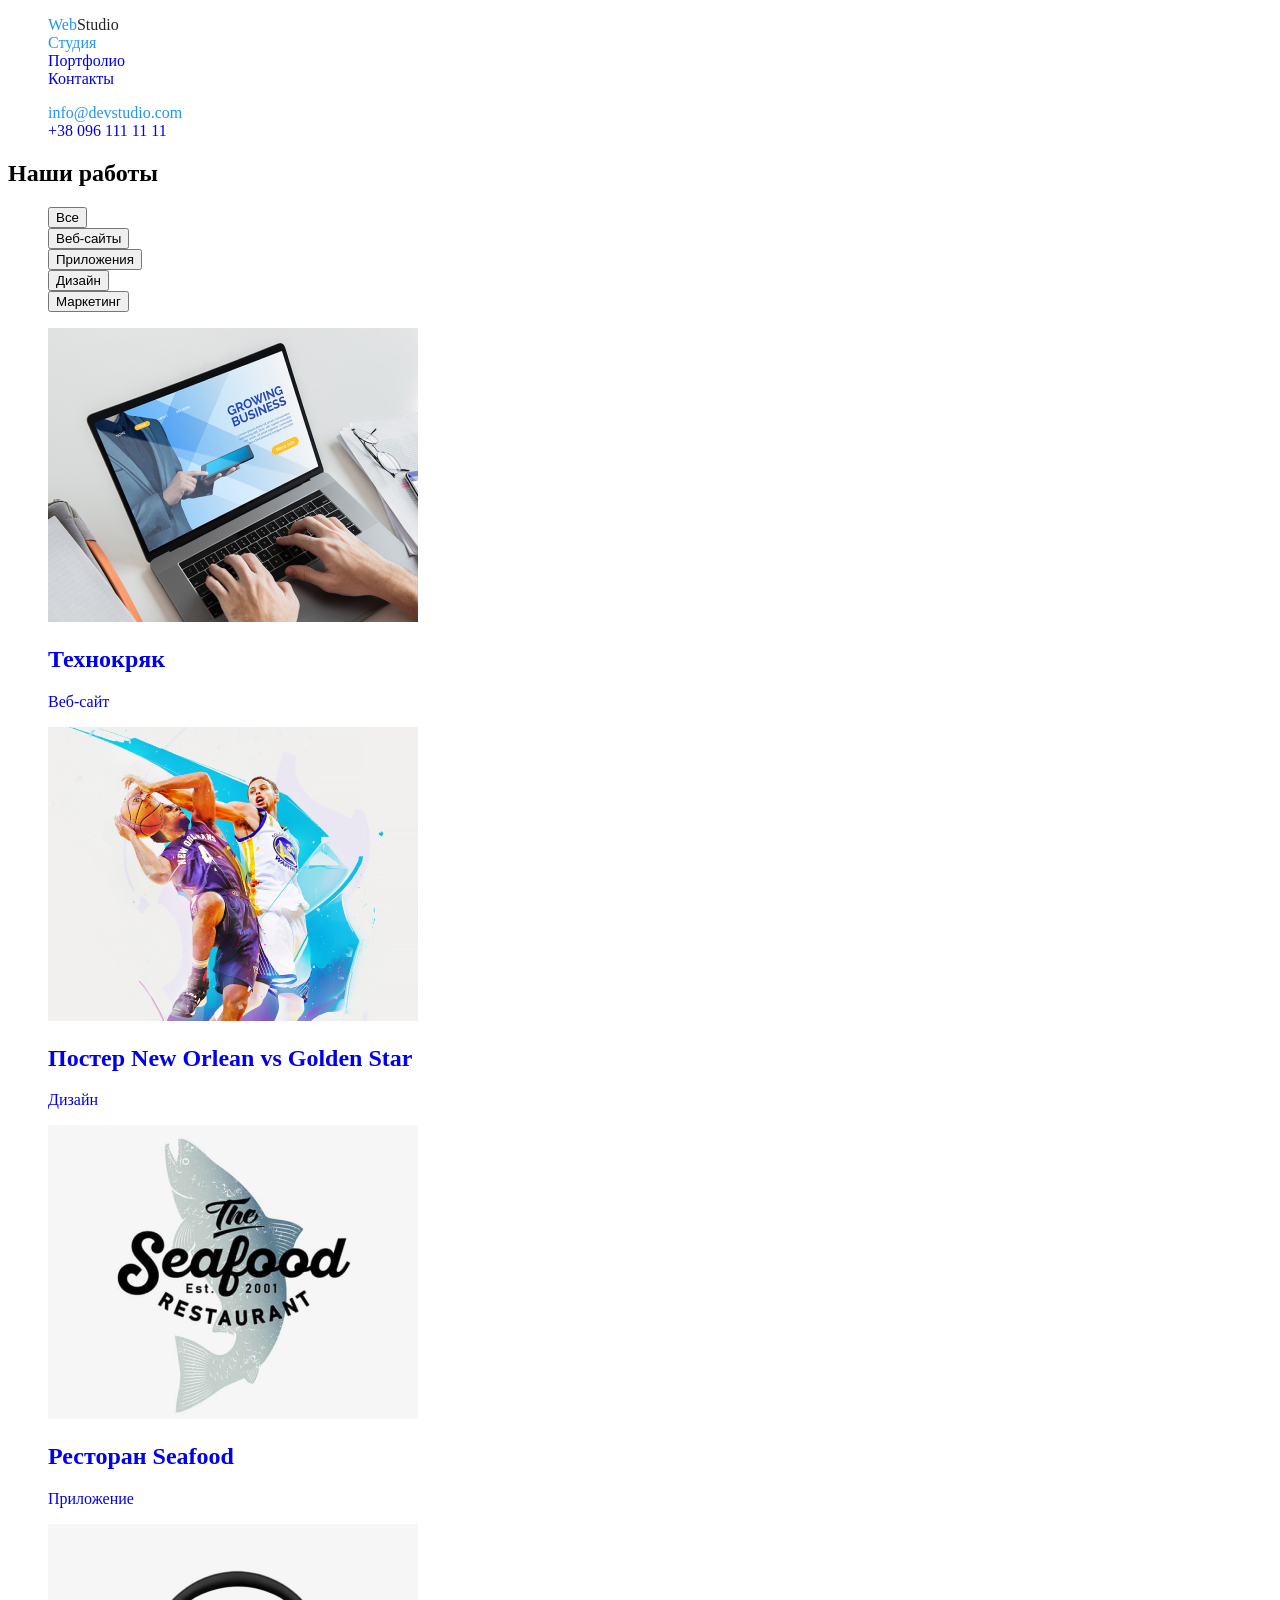
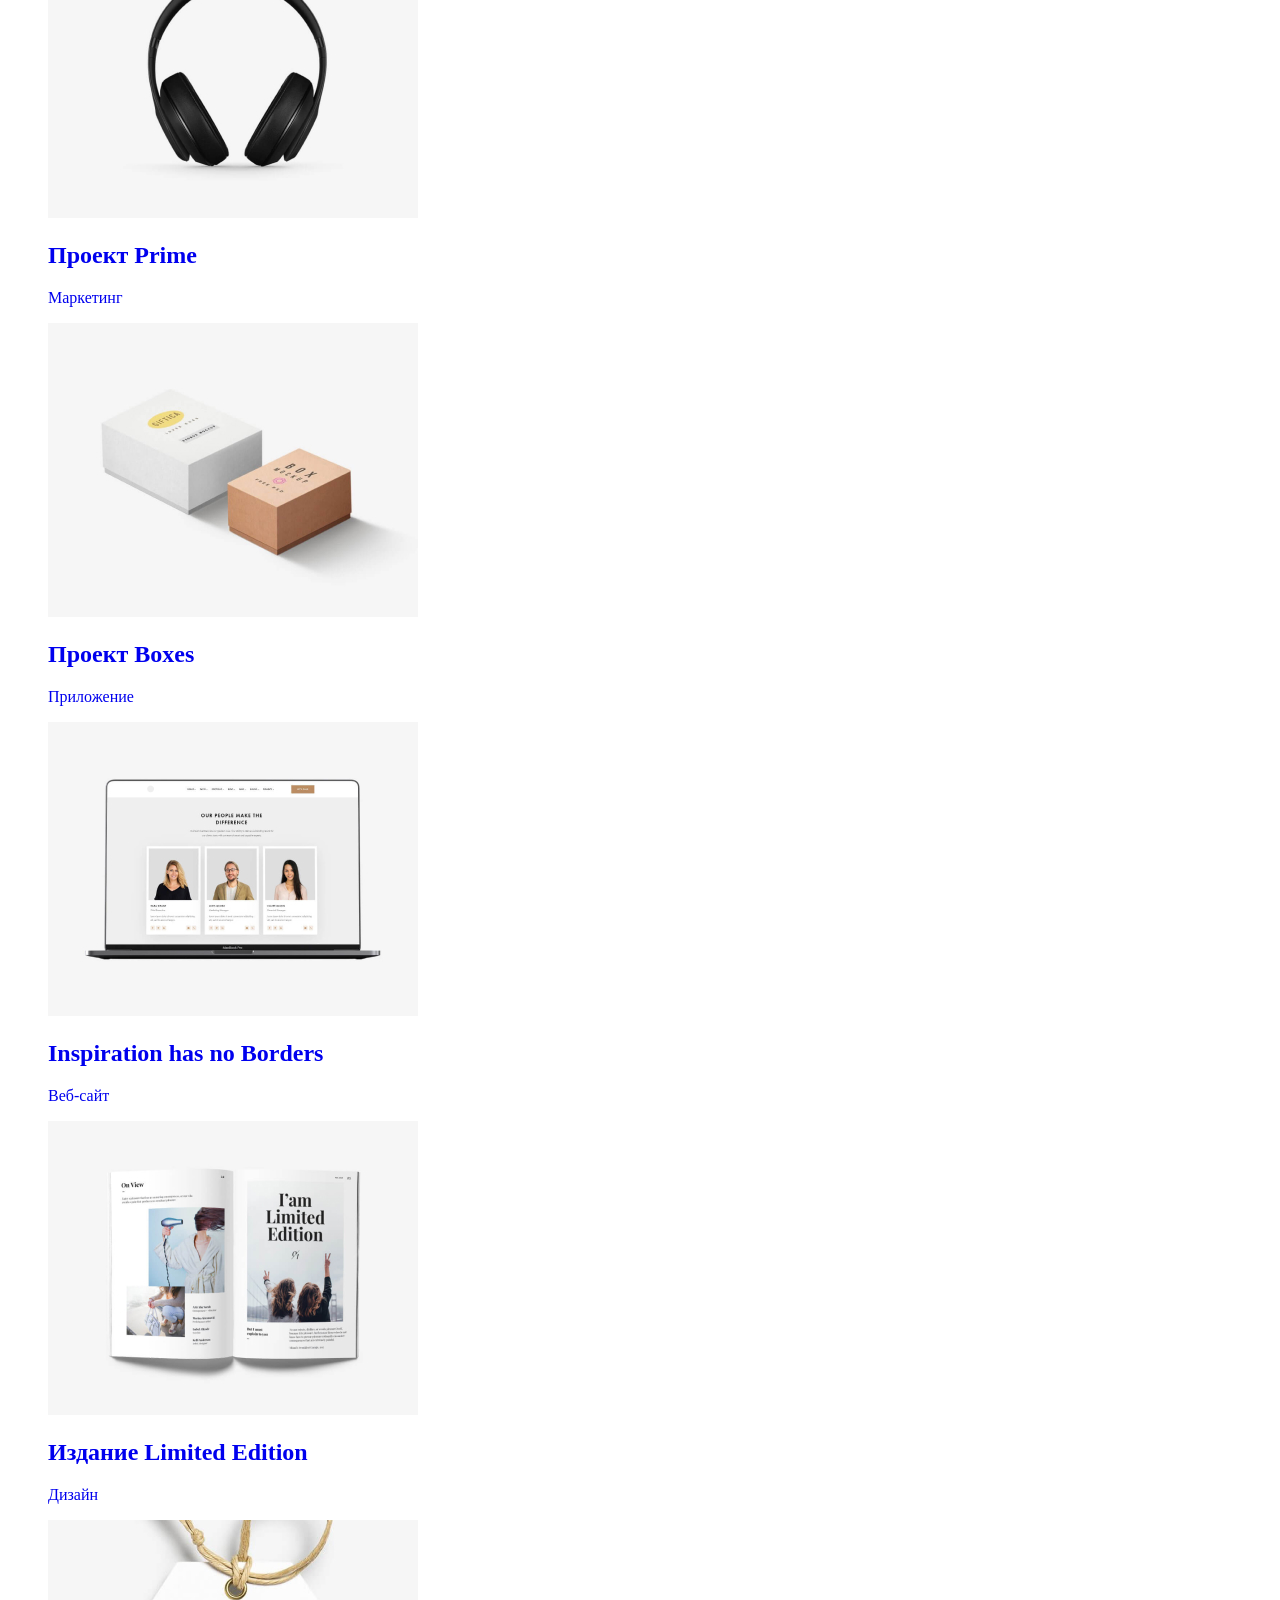
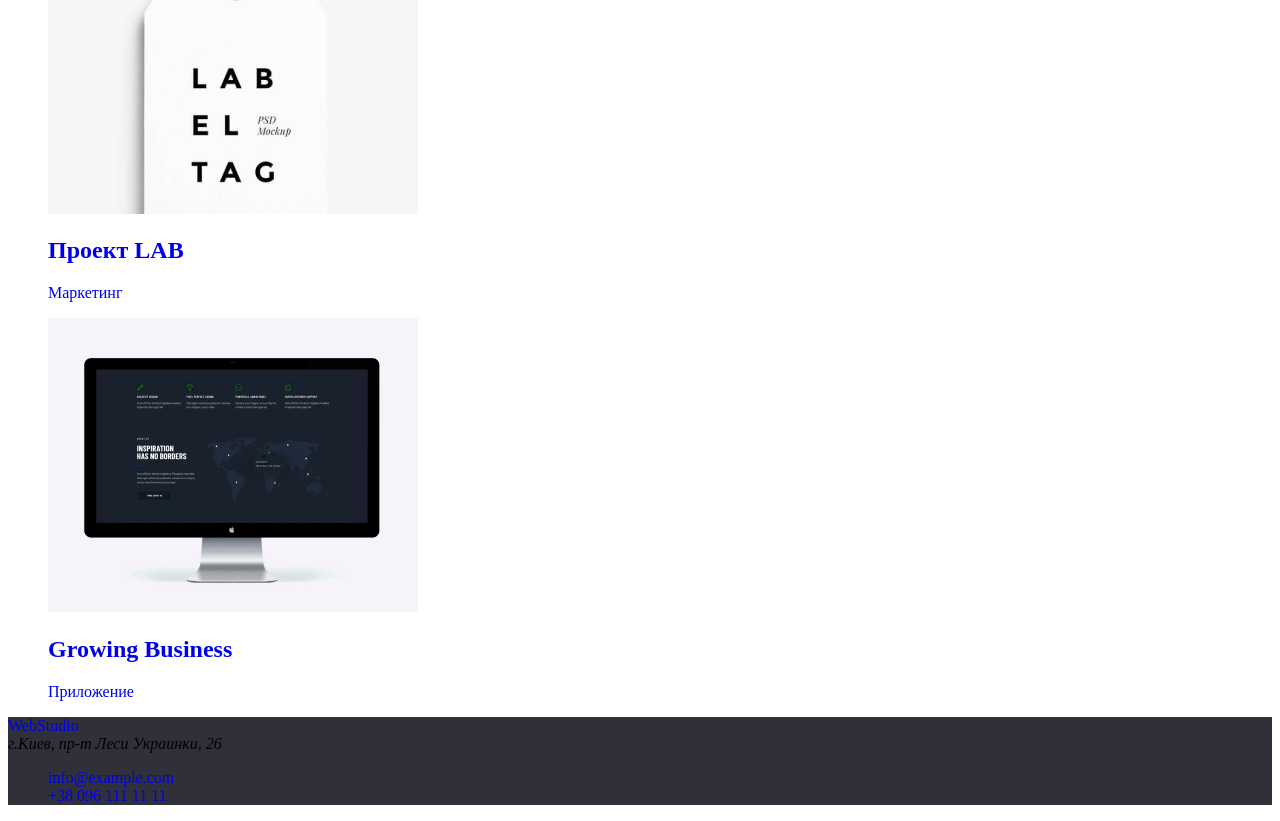
==== portfolio.html @ a5457d11 "portfolio-html" ====
<!DOCTYPE html>
<html lang="en">

<head>
    <meta charset="UTF-8">
    <meta name="viewport" content="width=device-width, initial-scale=1.0">
    <title>Document</title>
    <link rel="stylesheet" href="./css/style.css">
    <link rel="preconnect" href="https://fonts.gstatic.com">
    <link href="https://fonts.googleapis.com/css2?family=Raleway:wght@700&family=Roboto:wght@500;700;900&display=swap" rel="stylesheet">
</head>

<body>
    <header>
        <nav>
            <ul>
                <li><a class="logo" href="#"><span class="logostart" >Web</span><span class="logofinish">Studio</span></a></li>
                <li><a class="header-studio" href="#">Студия</a></li>
                <li><a class="header-link" href="#">Портфолио</a></li>
                <li><a class="header-link" href="#">Контакты</a></li>
            </ul>
        </nav>
        <ul>
            <li><a class="header-email" href="mailto:info@devstudio.com">info@devstudio.com</a></li>
            <li><a href="tel:380961111111">+38 096 111 11 11</a></li>
        </ul>
    </header>

    <main>
        <section>
            <h1>Наши работы</h1>
            <ul class="filters">
              <li>
                <button type="button">Все</button>
              </li>
              <li>
                <button type="button">Веб-сайты</button>
              </li>
              <li>
                <button type="button">Приложения</button>
              </li>
              <li>
                <button type="button">Дизайн</button>
              </li>
              <li>
                <button type="button">Маркетинг</button>
              </li>
            </ul>
            <ul class="list">
                <li>
                  <a href="#" class="link">
                  <img src="./img/laptop2.jpg" alt="Ноутбук">
                  <h2>Технокряк</h2>
                  <p>Веб-сайт</p>
                  </a>
                </li>
                <li>
                  <a href="#" class="link">
                  <img src="./img/poster.jpg" alt="Постер">
                  <h2>Постер New Orlean vs Golden Star</h2>
                  <p>Дизайн</p>
                  </a>
                </li>
                <li>
                  <a href="#" class="link">
                  <img src="./img/restaurant.jpg" alt="Логотип ">
                  <h2>Ресторан Seafood</h2>
                  <p>Приложение</p>
                  </a>
                </li>
                <li>
                  <a href="#" class="link">
                  <img src="./img/headphones.jpg" alt="наушники">
                  <h2>Проект Prime</h2>
                  <p>Маркетинг</p>
                  </a>
                </li>
                <li>
                  <a href="#" class="link">
                  <img src="./img/boxes.jpg" alt="Коробки ">
                  <h2>Проект Boxes</h2>
                  <p>Приложение</p>
                  </a>
                </li>
                <li>
                  <a href="#" class="link">
                  <img src="./img/macbook.jpg" alt="Mac">
                  <h2>Inspiration has no Borders</h2>
                  <p>Веб-сайт</p>
                  </a>
                </li>
                <li>
                  <a href="#" class="link">
                  <img src="./img/book.jpg" alt="Раскрытый журнал">
                  <h2>Издание Limited Edition</h2>
                  <p>Дизайн</p>
                  </a>
                </li>
                <li>
                  <a href="#" class="link">
                  <img src="./img/trinket.jpg" alt="Бирка с логотипом">
                  <h2>Проект LAB</h2>
                  <p>Маркетинг</p>
                  </a>
                </li>
                <li>
                  <a href="#" class="link">
                  <img src="./img/worldmap.jpg" alt="карта мира на ноутбуке ">
                  <h2>Growing Business</h2>
                  <p>Приложение</p>
                  </a>
                </li>
              </ul>
              </section>
         </main>



      <!--Footer -->
      <footer class="footer">
        <a href="#">WebStudio</a>
        <address>г.Киев, пр-т Леси Украинки, 26</address>

            <ul>
                <li><a href="mailto:info@example.com">info@example.com</a></li>
                <li><a href="tel:+380961111111">+38 096 111 11 11</a></li>
            </ul>
        
    </footer>
</body>

</html>
---- css/style.css ----
:root { 
--main-background-color:  #FFFFFF;
--sec-background-color:#F5F4FA; 
--dark-background-color:#2F303A;  
--accent-color: #2196F3;
--main-color: #212121;
--secondary-color: #757575; 
}

body { background-color: var(--main-background-color);}
a { text-decoration:none;}
li {list-style:none; }
/*header*/
.logostart{
    color:var(--accent-color);}
.logofinish {
    color:var(--main-color);}

.header-studio { color:var(--accent-color);}
.header-email { color:var(--accent-color);}
/*hero*/
.hero {background-color: var(--dark-background-color); }
.slogan { color:var(--main-background-color);}
.button-top { background-color:var(--accent-color);
color:var(--main-background-color);
}
/*Features*/
.section-features { background-color: var(--main-background-color);
}
/*What are we doing*/
.section-benefits {background-color: var(--main-background-color); }
/*Our team section*/
.team-section { background-color: var(--sec-background-color);}
/*Footer */
.footer {background-color: var(--dark-background-color);}
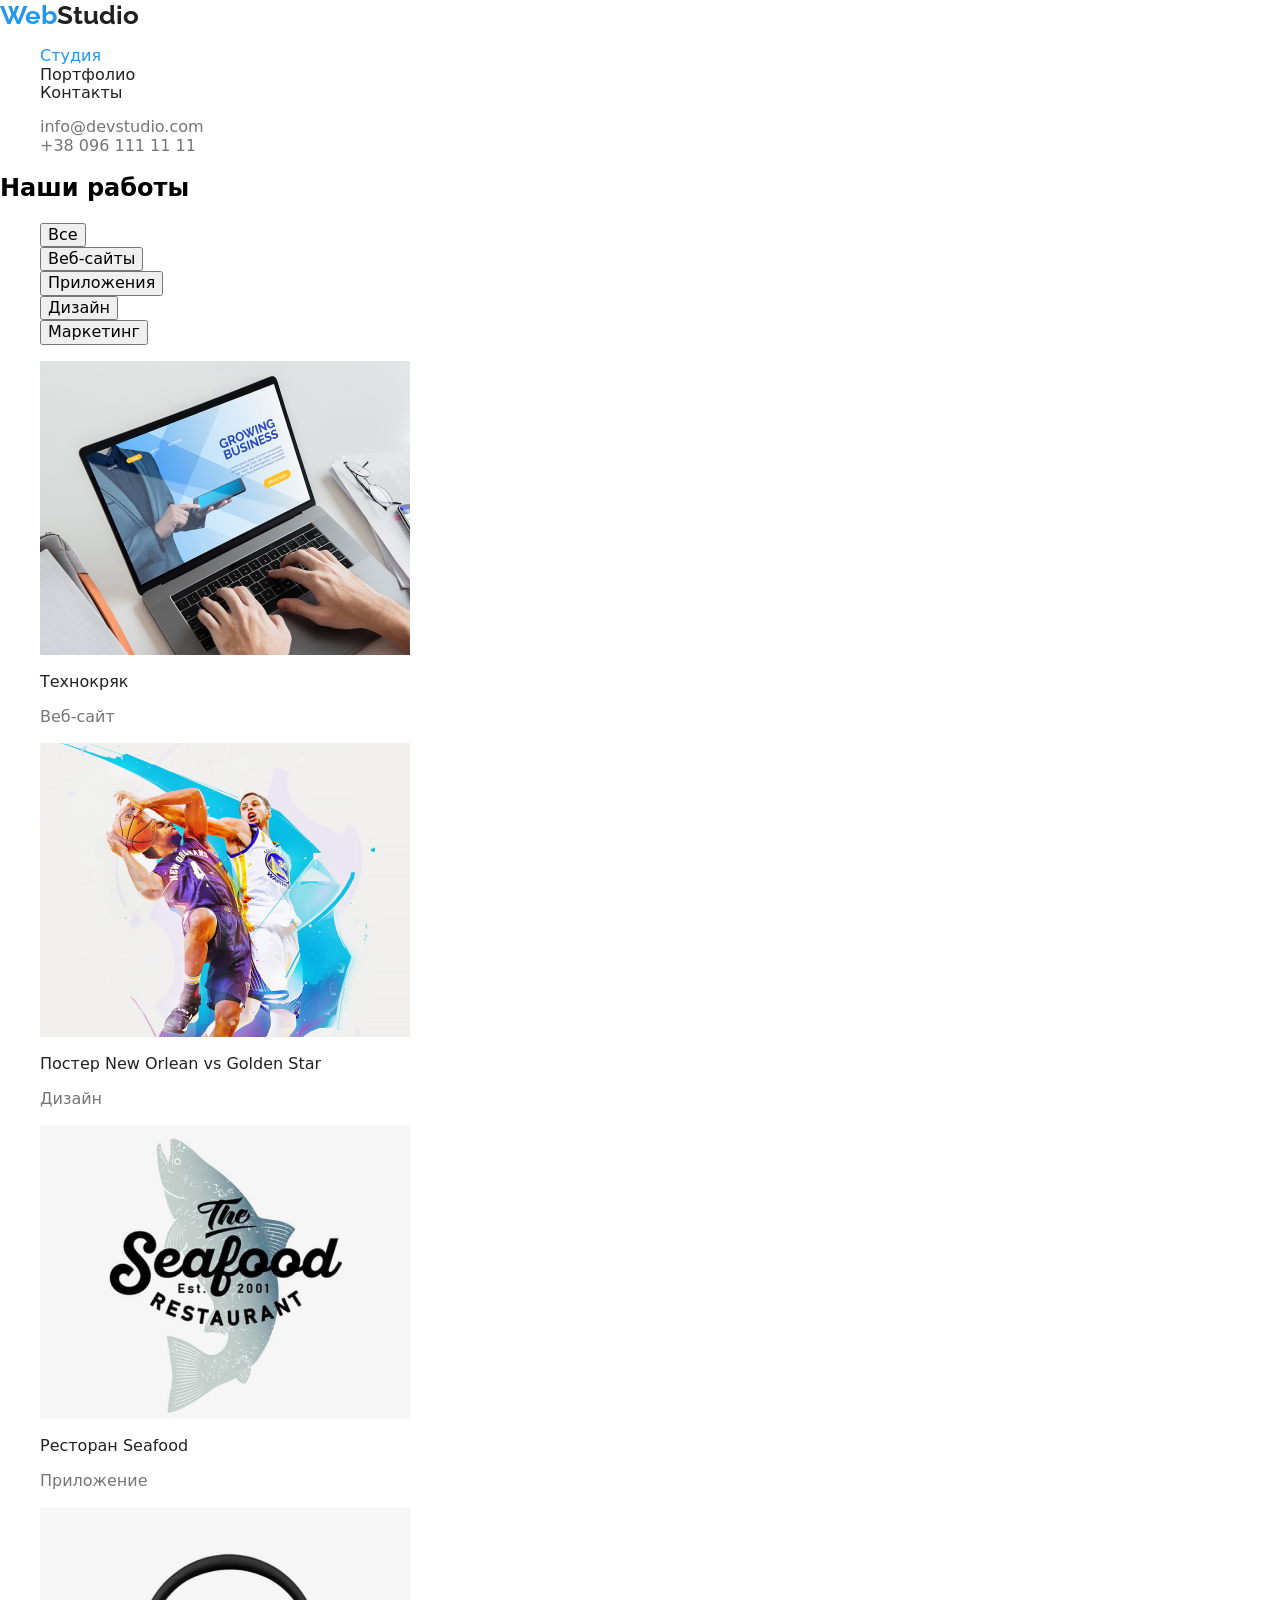
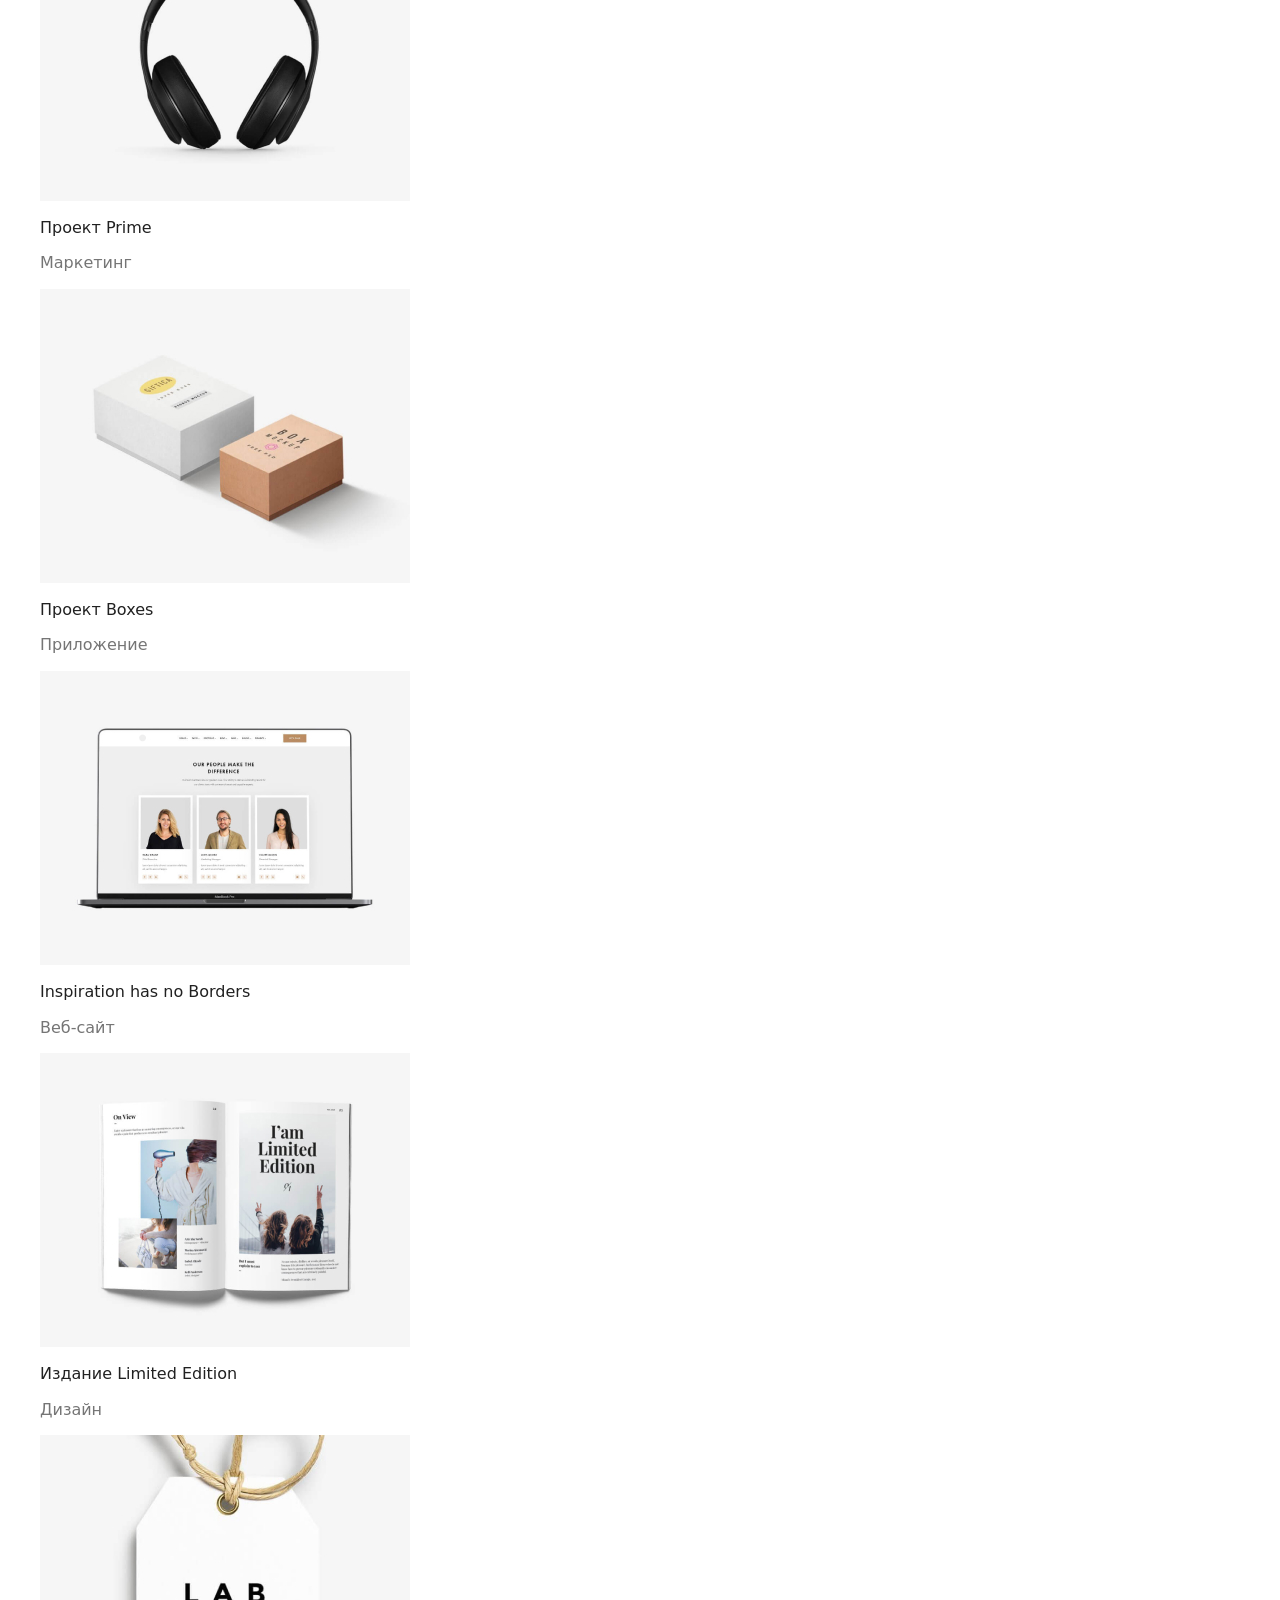
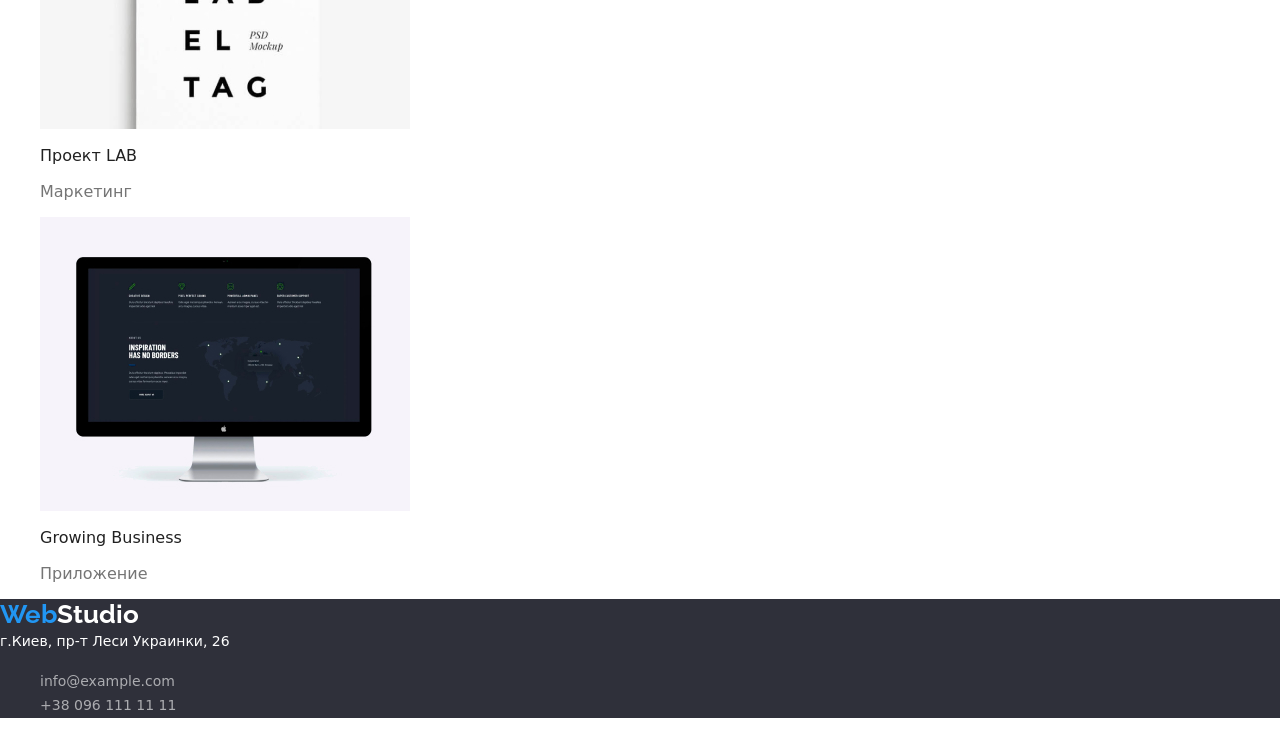
==== commit caa5552e: "studio+portf" ====
--- a/portfolio.html
+++ b/portfolio.html
@@ -5,24 +5,26 @@
     <meta charset="UTF-8">
     <meta name="viewport" content="width=device-width, initial-scale=1.0">
     <title>Document</title>
+    <link rel="stylesheet" href="https://cdnjs.cloudflare.com/ajax/libs/modern-normalize/1.0.0/modern-normalize.min.css">
+    <link href="https://fonts.googleapis.com/css2?family=Raleway:wght@700&family=Roboto:wght@500;700;900&display=swap" rel="stylesheet">
     <link rel="stylesheet" href="./css/style.css">
     <link rel="preconnect" href="https://fonts.gstatic.com">
-    <link href="https://fonts.googleapis.com/css2?family=Raleway:wght@700&family=Roboto:wght@500;700;900&display=swap" rel="stylesheet">
+    
 </head>
 
 <body>
     <header>
-        <nav>
-            <ul>
-                <li><a class="logo" href="#"><span class="logostart" >Web</span><span class="logofinish">Studio</span></a></li>
-                <li><a class="header-studio" href="#">Студия</a></li>
-                <li><a class="header-link" href="#">Портфолио</a></li>
-                <li><a class="header-link" href="#">Контакты</a></li>
+        <nav >
+            <a href="#" class="logostart"> <span class="logoweb" >Web</span>Studio</a>
+            <ul class="list-header">
+                <li><a href="./index.html" class="header-studio" >Студия</a></li>
+                <li><a class="link" href="./portfolio.html">Портфолио</a></li>
+                <li><a class="link" href="#" >Контакты</a></li>
             </ul>
         </nav>
-        <ul>
-            <li><a class="header-email" href="mailto:info@devstudio.com">info@devstudio.com</a></li>
-            <li><a href="tel:380961111111">+38 096 111 11 11</a></li>
+        <ul >
+            <li><a href="mailto:info@devstudio.com" class="contact-link">info@devstudio.com</a></li>
+            <li><a href="tel:380961111111" class="contact-link">+38 096 111 11 11</a></li>
         </ul>
     </header>
 
@@ -31,83 +33,83 @@
             <h1>Наши работы</h1>
             <ul class="filters">
               <li>
-                <button type="button">Все</button>
+                <button type="button" class="button-portf">Все</button>
               </li>
               <li>
-                <button type="button">Веб-сайты</button>
+                <button type="button" class="button-portf" >Веб-сайты</button>
               </li>
               <li>
-                <button type="button">Приложения</button>
+                <button type="button" class="button-portf" >Приложения</button>
               </li>
               <li>
-                <button type="button">Дизайн</button>
+                <button type="button" class="button-portf" >Дизайн</button>
               </li>
               <li>
-                <button type="button">Маркетинг</button>
+                <button type="button" class="button-portf" >Маркетинг</button>
               </li>
             </ul>
-            <ul class="list">
+            <ul >
                 <li>
                   <a href="#" class="link">
                   <img src="./img/laptop2.jpg" alt="Ноутбук">
-                  <h2>Технокряк</h2>
-                  <p>Веб-сайт</p>
+                  <h2 class="name-list">Технокряк</h2>
+                  <p class="prof-list">Веб-сайт</p>
                   </a>
                 </li>
                 <li>
                   <a href="#" class="link">
                   <img src="./img/poster.jpg" alt="Постер">
-                  <h2>Постер New Orlean vs Golden Star</h2>
-                  <p>Дизайн</p>
+                  <h2 class="name-list">Постер New Orlean vs Golden Star</h2>
+                  <p class="prof-list">Дизайн</p>
                   </a>
                 </li>
                 <li>
                   <a href="#" class="link">
                   <img src="./img/restaurant.jpg" alt="Логотип ">
-                  <h2>Ресторан Seafood</h2>
-                  <p>Приложение</p>
+                  <h2 class="name-list">Ресторан Seafood</h2>
+                  <p class="prof-list">Приложение</p>
                   </a>
                 </li>
                 <li>
                   <a href="#" class="link">
                   <img src="./img/headphones.jpg" alt="наушники">
-                  <h2>Проект Prime</h2>
-                  <p>Маркетинг</p>
+                  <h2 class="name-list">Проект Prime</h2>
+                  <p class="prof-list">Маркетинг</p>
                   </a>
                 </li>
                 <li>
                   <a href="#" class="link">
                   <img src="./img/boxes.jpg" alt="Коробки ">
-                  <h2>Проект Boxes</h2>
-                  <p>Приложение</p>
+                  <h2 class="name-list">Проект Boxes</h2>
+                  <p class="prof-list">Приложение</p>
                   </a>
                 </li>
                 <li>
                   <a href="#" class="link">
                   <img src="./img/macbook.jpg" alt="Mac">
-                  <h2>Inspiration has no Borders</h2>
-                  <p>Веб-сайт</p>
+                  <h2 class="name-list">Inspiration has no Borders</h2>
+                  <p class="prof-list">Веб-сайт</p>
                   </a>
                 </li>
                 <li>
                   <a href="#" class="link">
                   <img src="./img/book.jpg" alt="Раскрытый журнал">
-                  <h2>Издание Limited Edition</h2>
-                  <p>Дизайн</p>
+                  <h2 class="name-list">Издание Limited Edition</h2>
+                  <p class="prof-list">Дизайн</p>
                   </a>
                 </li>
                 <li>
                   <a href="#" class="link">
                   <img src="./img/trinket.jpg" alt="Бирка с логотипом">
-                  <h2>Проект LAB</h2>
-                  <p>Маркетинг</p>
+                  <h2 class="name-list">Проект LAB</h2>
+                  <p class="prof-list">Маркетинг</p>
                   </a>
                 </li>
                 <li>
                   <a href="#" class="link">
                   <img src="./img/worldmap.jpg" alt="карта мира на ноутбуке ">
-                  <h2>Growing Business</h2>
-                  <p>Приложение</p>
+                  <h2 class="name-list">Growing Business</h2>
+                  <p class="prof-list">Приложение</p>
                   </a>
                 </li>
               </ul>
@@ -118,12 +120,12 @@
 
       <!--Footer -->
       <footer class="footer">
-        <a href="#">WebStudio</a>
-        <address>г.Киев, пр-т Леси Украинки, 26</address>
+        <a href="#" class="logostart"> <span class="logoweb" >Web</span><span class="studio-footer">Studio</span></a>
+        <address class="adress-footer">г.Киев, пр-т Леси Украинки, 26</address>
 
             <ul>
-                <li><a href="mailto:info@example.com">info@example.com</a></li>
-                <li><a href="tel:+380961111111">+38 096 111 11 11</a></li>
+                <li ><a class="footer-info" href="mailto:info@example.com">info@example.com</a></li>
+                <li ><a class="footer-info" href="tel:+380961111111">+38 096 111 11 11</a></li>
             </ul>
         
     </footer>
--- a/css/style.css
+++ b/css/style.css
@@ -10,30 +10,97 @@
 body { background-color: var(--main-background-color);}
 a { text-decoration:none;}
 li {list-style:none; }
+
 /*header*/
-.logostart{
-    color:var(--accent-color);}
-.logofinish {
-    color:var(--main-color);}
 
+.logostart{color:var(--main-color) ;
+    font-family: Raleway, sans-serif;
+    font-weight: 700;
+    font-size: 26px;
+    line-height: 1.2;
+    text-decoration: none;
+    cursor: pointer}
+.logoweb { color: #2196F3;} 
+.list-footer{
+    font-weight: 500;
+    font-size: 14px;
+    line-height: 1.14;
+    letter-spacing: 0.02em;}
+.link {color: #212121;
+    text-decoration: none}
+.link:focus,
+.link:hover { color: #2196F3;}   
+   
 .header-studio { color:var(--accent-color);}
-.header-email { color:var(--accent-color);}
+.contact-link { color: #757575;}
+.contact-link:focus,
+.contact-link:hover { color: #2196F3;}
+
 /*hero*/
+
 .hero {background-color: var(--dark-background-color); }
-.slogan { color:var(--main-background-color);}
+.slogan { color: var(--main-background-color);
+    font-weight: 900;
+    font-size: 44px;
+    line-height: 1.37;
+    text-align: center;
+    text-transform: uppercase;
+    letter-spacing: 0.06em;}
 .button-top { background-color:var(--accent-color);
 color:var(--main-background-color);
 }
+
 /*Features*/
-.section-features { background-color: var(--main-background-color);
-}
+
+.section-features { background-color: var(--main-background-color);}
+.title-list { color: var(--main-color);
+    font-weight: 700;
+    font-size: 14px;
+    line-height: 1.43;}
+.text-title { color: var(--secondary-color);
+    font-weight: 400;
+    font-size: 14px;
+    line-height: 1.71;}
+
 /*What are we doing*/
+
 .section-benefits {background-color: var(--main-background-color); }
+
 /*Our team section*/
+
 .team-section { background-color: var(--sec-background-color);}
+.name-list { color: var(--main-color);
+    font-weight: 500;
+    font-size: 16px;
+    line-height: 1.2;}
+.prof-list {
+    color: var(--secondary-color);
+    font-weight: 400;
+    font-size: 16px;
+    line-height: 1.2;
+ }
+
 /*Footer */
+
 .footer {background-color: var(--dark-background-color);}
+.studio-footer { color: #FFFFFF;}
+.footer-info{ color: rgba(255, 255, 255, 0.6);
+    font-weight: 400;
+    font-size: 14px;
+    line-height: 1.71;
+    text-decoration: none;}
+.adress-footer { color: var(--main-background-color);
+    font-style: normal;
+    font-weight: 400;
+    font-size: 14px;
+    line-height: 1.71;}
+
+/*button*/
+.button-portf:focus,
+.button-portf:hover { color: #2196F3; }
 
 
 
 
+
+
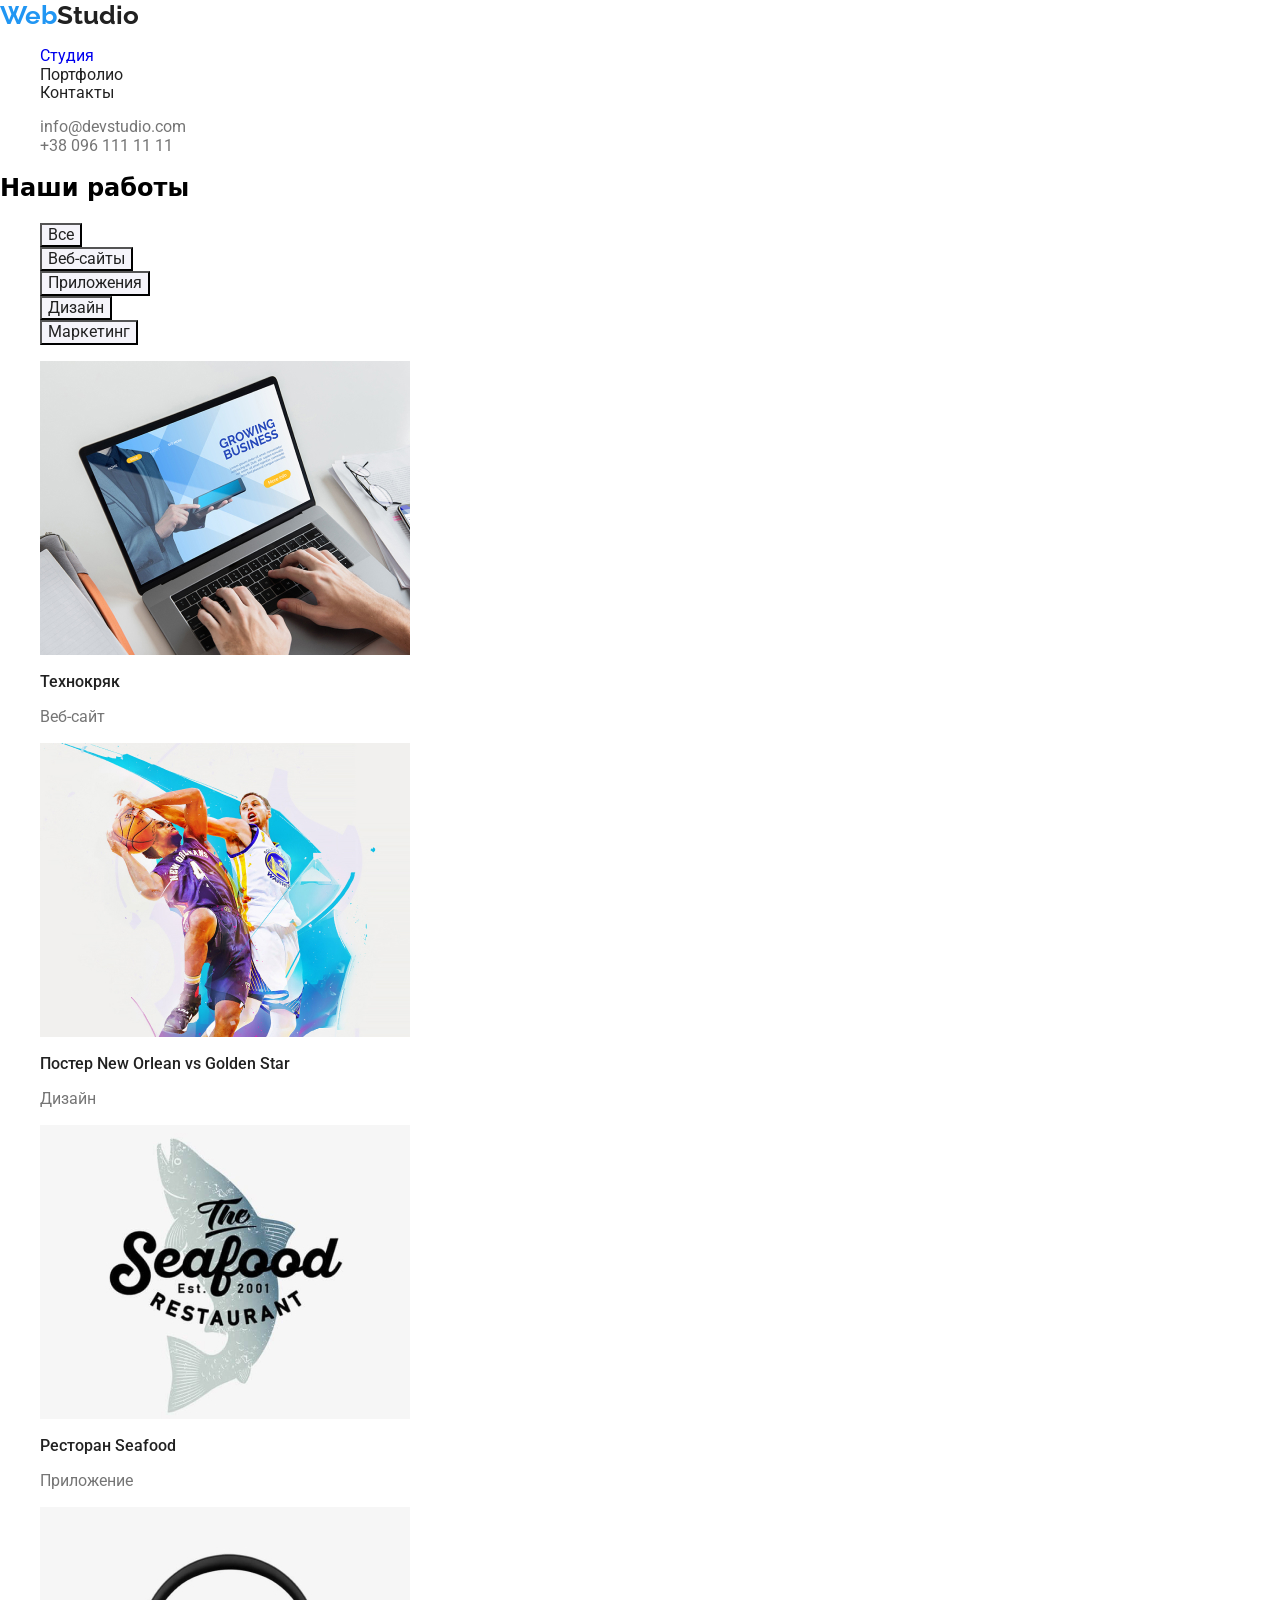
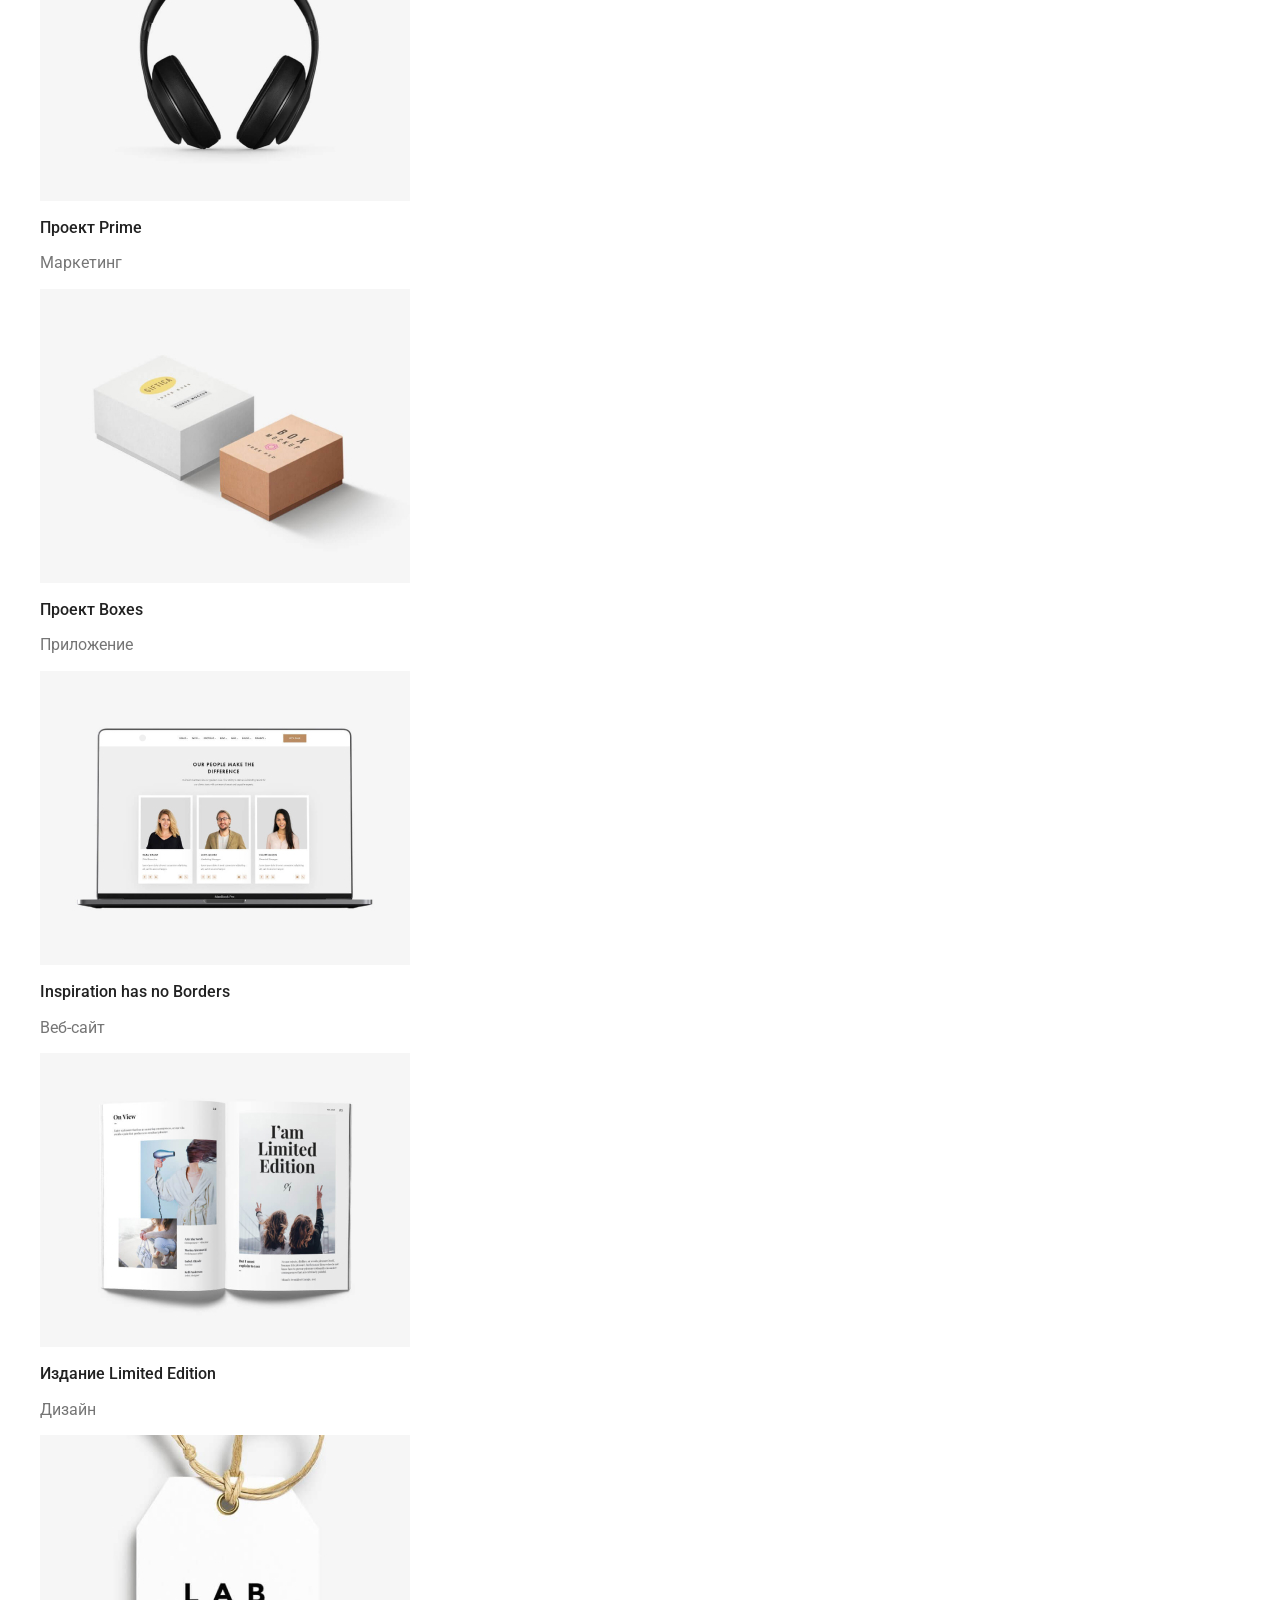
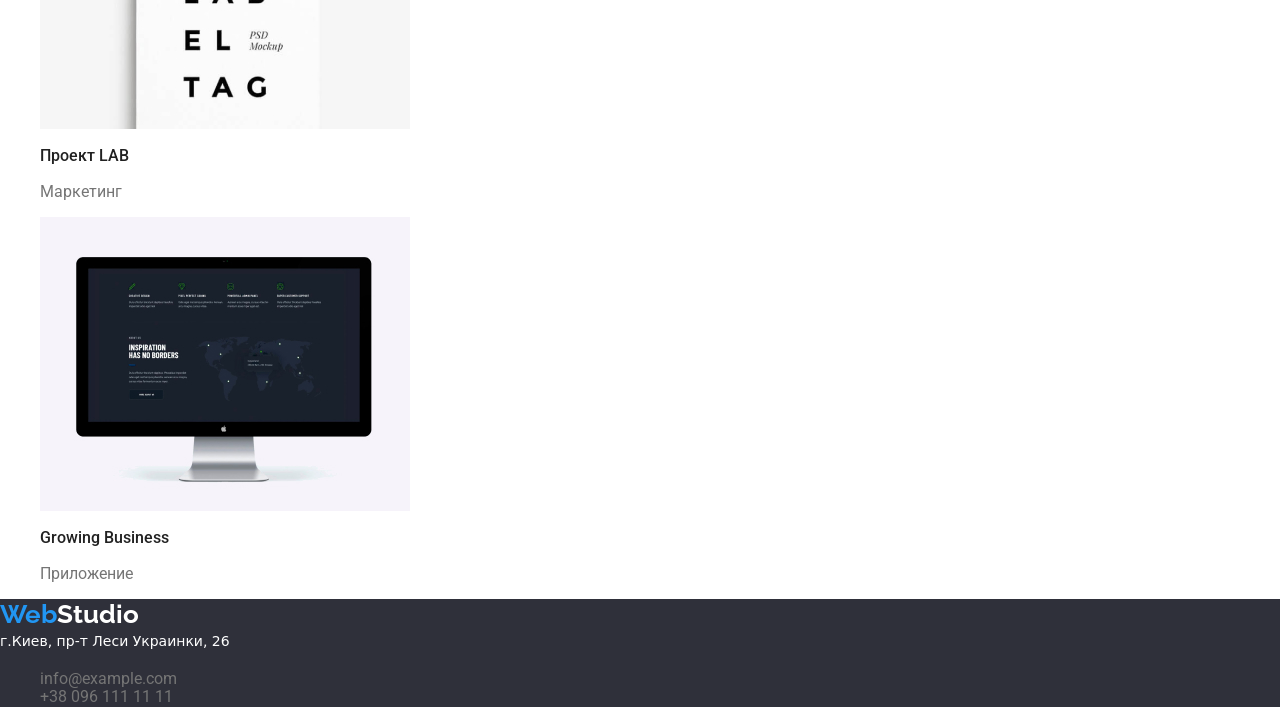
==== commit fe413051: "Правки-1" ====
--- a/portfolio.html
+++ b/portfolio.html
@@ -33,19 +33,19 @@
             <h1>Наши работы</h1>
             <ul class="filters">
               <li>
-                <button type="button" class="button-portf">Все</button>
+                <button type="button"class="button-top" > Все </button>
               </li>
               <li>
-                <button type="button" class="button-portf" >Веб-сайты</button>
+                <button type="button" class="button-top" >Веб-сайты</button>
               </li>
               <li>
-                <button type="button" class="button-portf" >Приложения</button>
+                <button type="button" class="button-top" >Приложения</button>
               </li>
               <li>
-                <button type="button" class="button-portf" >Дизайн</button>
+                <button type="button" class="button-top" >Дизайн</button>
               </li>
               <li>
-                <button type="button" class="button-portf" >Маркетинг</button>
+                <button type="button" class="button-top" >Маркетинг</button>
               </li>
             </ul>
             <ul >
@@ -124,8 +124,8 @@
         <address class="adress-footer">г.Киев, пр-т Леси Украинки, 26</address>
 
             <ul>
-                <li ><a class="footer-info" href="mailto:info@example.com">info@example.com</a></li>
-                <li ><a class="footer-info" href="tel:+380961111111">+38 096 111 11 11</a></li>
+                <li ><a class="contact-link" href="mailto:info@example.com">info@example.com</a></li>
+                <li ><a class="contact-link" href="tel:+380961111111">+38 096 111 11 11</a></li>
             </ul>
         
     </footer>
--- a/css/style.css
+++ b/css/style.css
@@ -9,7 +9,9 @@
 
 body { background-color: var(--main-background-color);}
 a { text-decoration:none;}
-li {list-style:none; }
+li {list-style:none; 
+font-family: Roboto;}
+
 
 /*header*/
 
@@ -19,7 +21,7 @@
     font-size: 26px;
     line-height: 1.2;
     text-decoration: none;
-    cursor: pointer}
+    cursor: pointer }
 .logoweb { color: #2196F3;} 
 .list-footer{
     font-weight: 500;
@@ -29,12 +31,12 @@
 .link {color: #212121;
     text-decoration: none}
 .link:focus,
-.link:hover { color: #2196F3;}   
-   
-.header-studio { color:var(--accent-color);}
-.contact-link { color: #757575;}
+.link:hover { color: var(--accent-color);}   
+    
+
+.contact-link { color:var(--secondary-color);}
 .contact-link:focus,
-.contact-link:hover { color: #2196F3;}
+.contact-link:hover { color: var(--accent-color);}
 
 /*hero*/
 
@@ -46,9 +48,12 @@
     text-align: center;
     text-transform: uppercase;
     letter-spacing: 0.06em;}
-.button-top { background-color:var(--accent-color);
-color:var(--main-background-color);
-}
+
+.button-top:focus,
+.button-top:hover { color: var(--main-background-color); background-color: var(--accent-color);} 
+.button-top { background-color:var(--sec-background-color);
+color:var(--main-color);
+cursor: pointer }
 
 /*Features*/
 
@@ -65,6 +70,7 @@
 /*What are we doing*/
 
 .section-benefits {background-color: var(--main-background-color); }
+.coding-photo { width: 370px;}
 
 /*Our team section*/
 
@@ -79,16 +85,14 @@
     font-size: 16px;
     line-height: 1.2;
  }
+ .team-ptoto { width: 270px;}
 
 /*Footer */
 
-.footer {background-color: var(--dark-background-color);}
-.studio-footer { color: #FFFFFF;}
-.footer-info{ color: rgba(255, 255, 255, 0.6);
-    font-weight: 400;
-    font-size: 14px;
-    line-height: 1.71;
-    text-decoration: none;}
+.footer {background-color: var(--dark-background-color);
+}
+.studio-footer { color:var(--main-background-color)}
+
 .adress-footer { color: var(--main-background-color);
     font-style: normal;
     font-weight: 400;
@@ -104,3 +108,4 @@
 
 
 
+
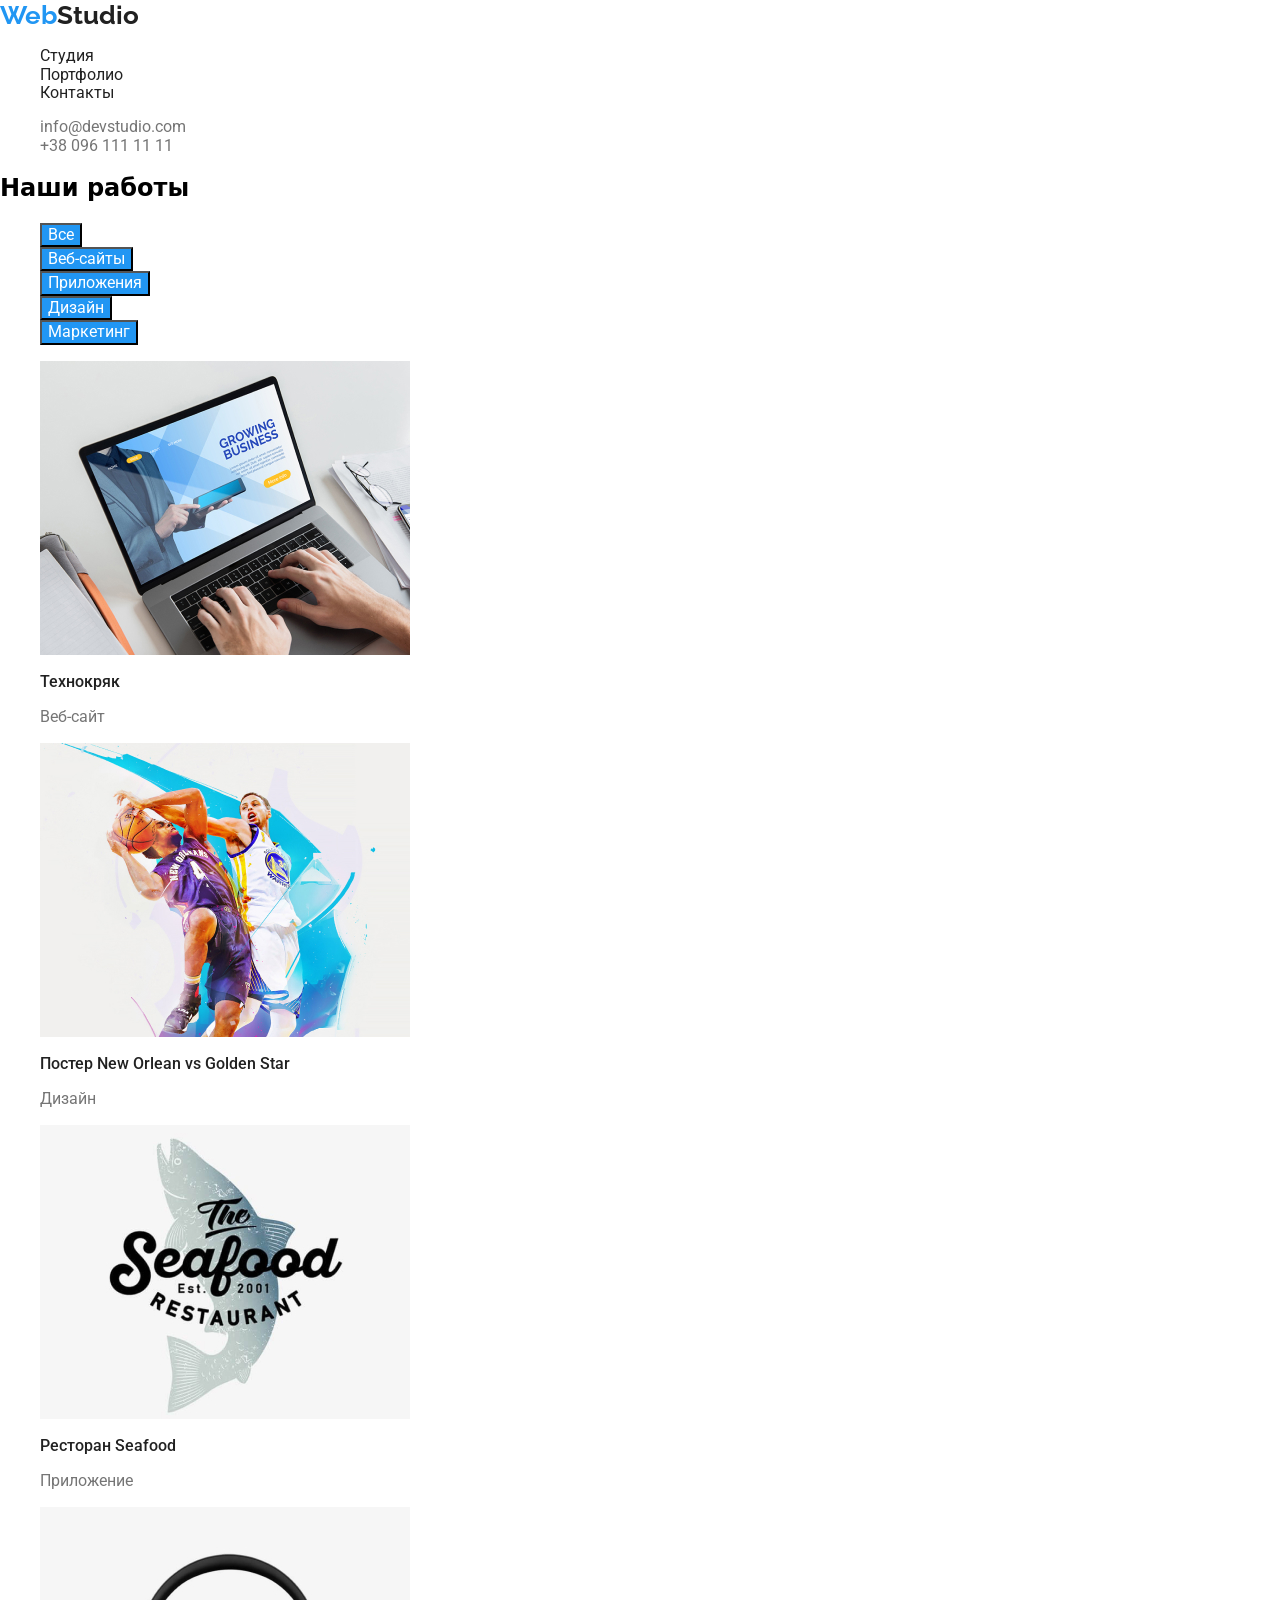
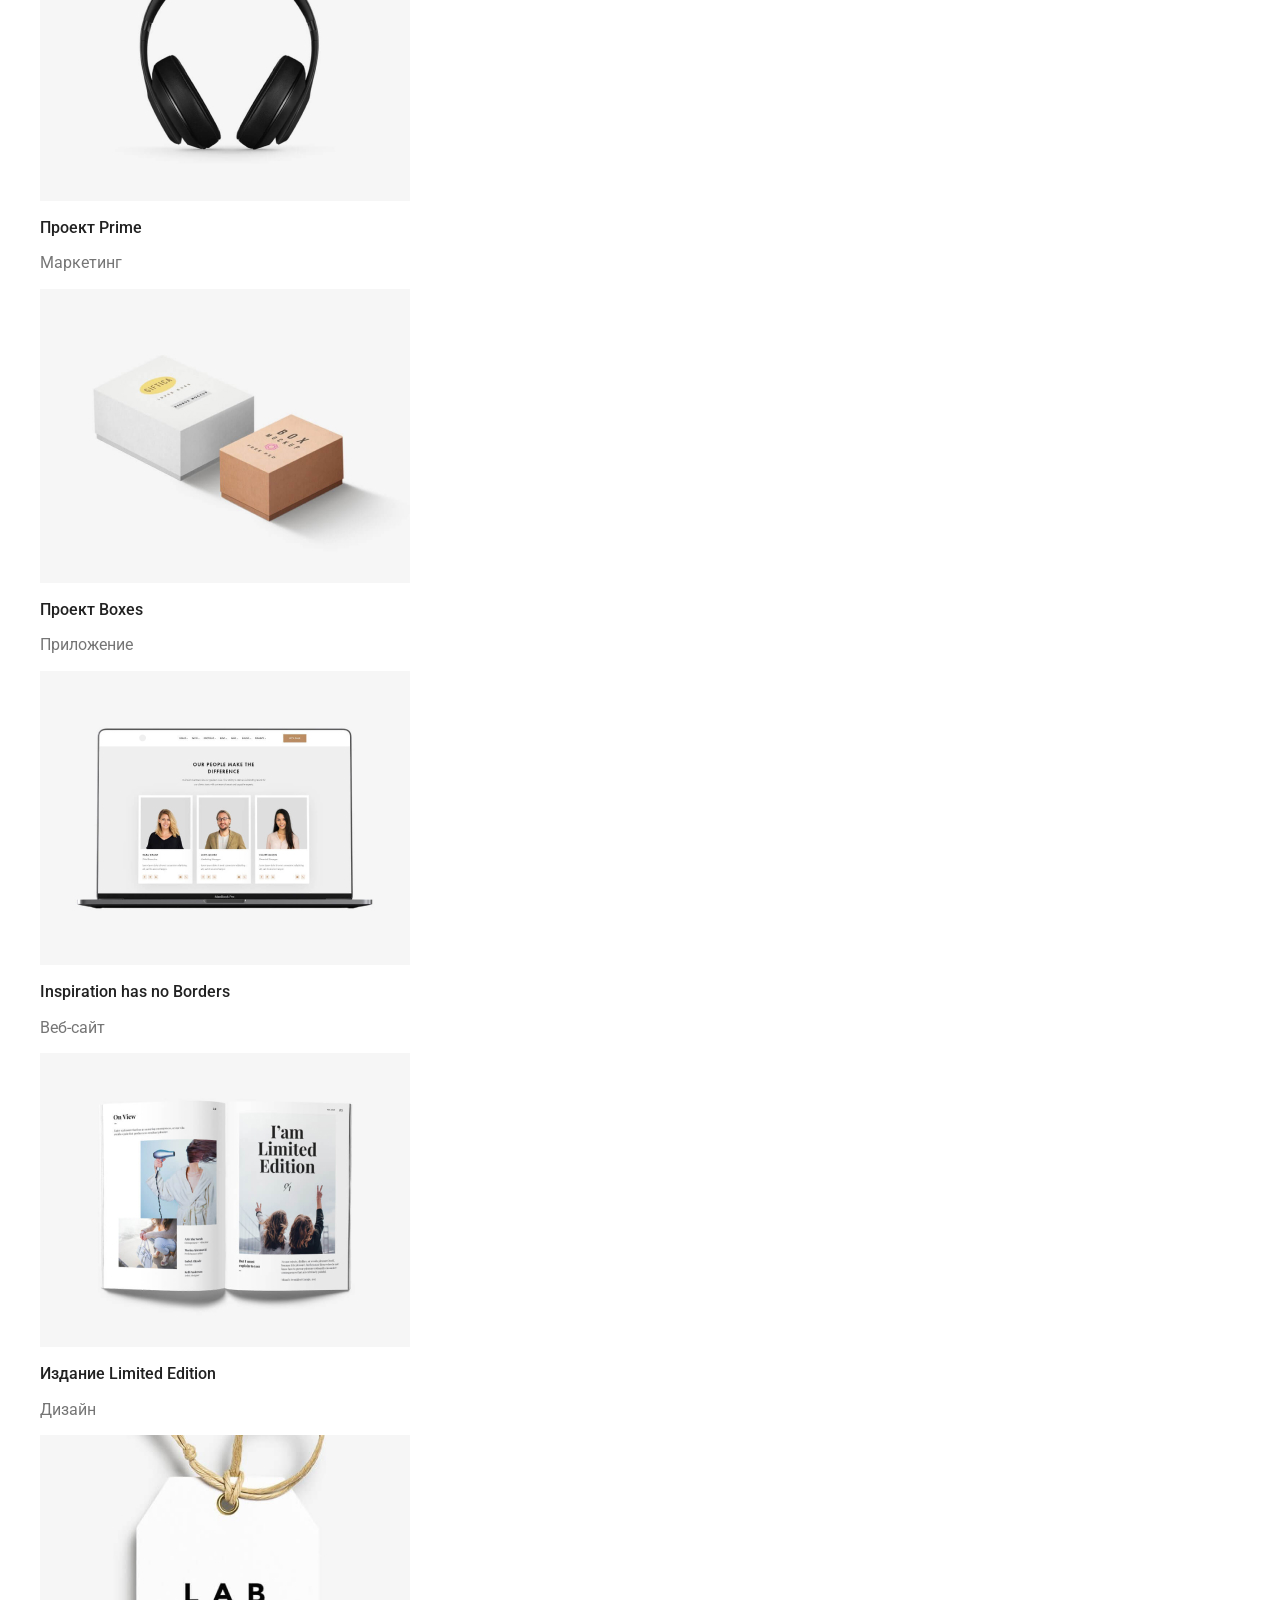
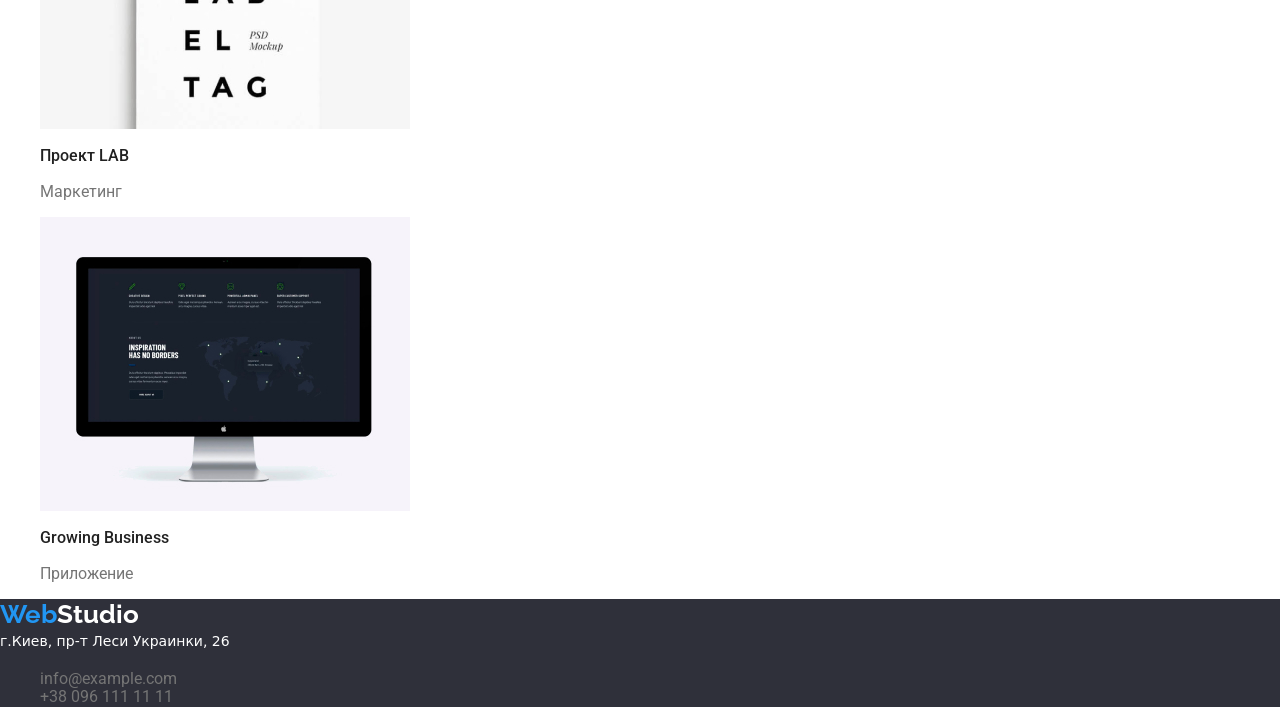
==== commit 241dfdc3: "правки" ====
--- a/portfolio.html
+++ b/portfolio.html
@@ -6,7 +6,7 @@
     <meta name="viewport" content="width=device-width, initial-scale=1.0">
     <title>Document</title>
     <link rel="stylesheet" href="https://cdnjs.cloudflare.com/ajax/libs/modern-normalize/1.0.0/modern-normalize.min.css">
-    <link href="https://fonts.googleapis.com/css2?family=Raleway:wght@700&family=Roboto:wght@500;700;900&display=swap" rel="stylesheet">
+    <link href="https://fonts.googleapis.com/css2?family=Raleway:wght@700&family=Roboto:wght@400;500;700;900&display=swap" rel="stylesheet">
     <link rel="stylesheet" href="./css/style.css">
     <link rel="preconnect" href="https://fonts.gstatic.com">
     
@@ -17,7 +17,7 @@
         <nav >
             <a href="#" class="logostart"> <span class="logoweb" >Web</span>Studio</a>
             <ul class="list-header">
-                <li><a href="./index.html" class="header-studio" >Студия</a></li>
+                <li><a href="./index.html" class="link" >Студия</a></li>
                 <li><a class="link" href="./portfolio.html">Портфолио</a></li>
                 <li><a class="link" href="#" >Контакты</a></li>
             </ul>
@@ -33,7 +33,7 @@
             <h1>Наши работы</h1>
             <ul class="filters">
               <li>
-                <button type="button"class="button-top" > Все </button>
+                <button type="button" class="button-top" > Все </button>
               </li>
               <li>
                 <button type="button" class="button-top" >Веб-сайты</button>
--- a/css/style.css
+++ b/css/style.css
@@ -31,7 +31,8 @@
 .link {color: #212121;
     text-decoration: none}
 .link:focus,
-.link:hover { color: var(--accent-color);}   
+.link:hover { color: var(--accent-color);} 
+.link:visited { color: var(--main-color);}
     
 
 .contact-link { color:var(--secondary-color);}
@@ -47,12 +48,12 @@
     line-height: 1.37;
     text-align: center;
     text-transform: uppercase;
-    letter-spacing: 0.06em;}
+    letter-spacing: 0.06em;
+    font-family: Roboto;}
 
-.button-top:focus,
-.button-top:hover { color: var(--main-background-color); background-color: var(--accent-color);} 
-.button-top { background-color:var(--sec-background-color);
-color:var(--main-color);
+
+.button-top { background-color:var(--accent-color);
+color:var(--main-background-color);
 cursor: pointer }
 
 /*Features*/
@@ -69,7 +70,8 @@
 
 /*What are we doing*/
 
-.section-benefits {background-color: var(--main-background-color); }
+.section-benefits {background-color: var(--main-background-color); 
+    font-family: Roboto;}
 .coding-photo { width: 370px;}
 
 /*Our team section*/
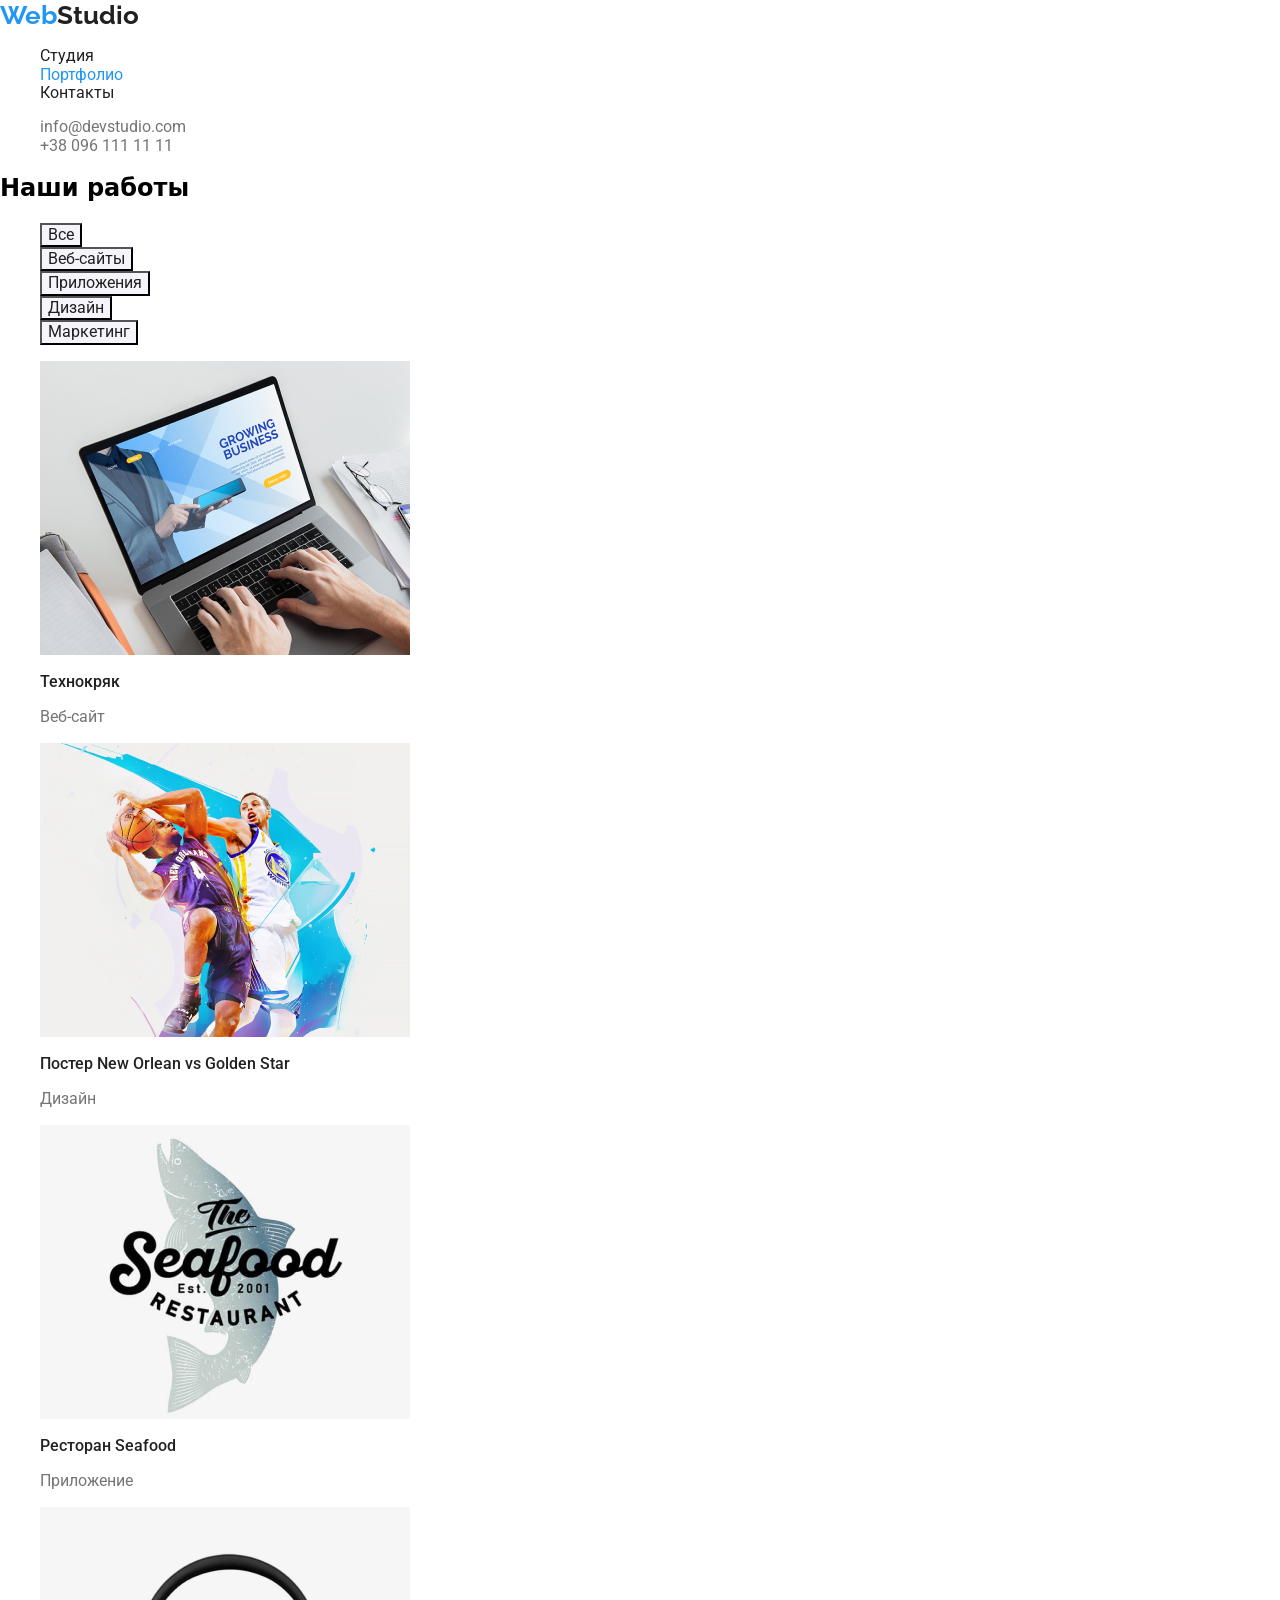
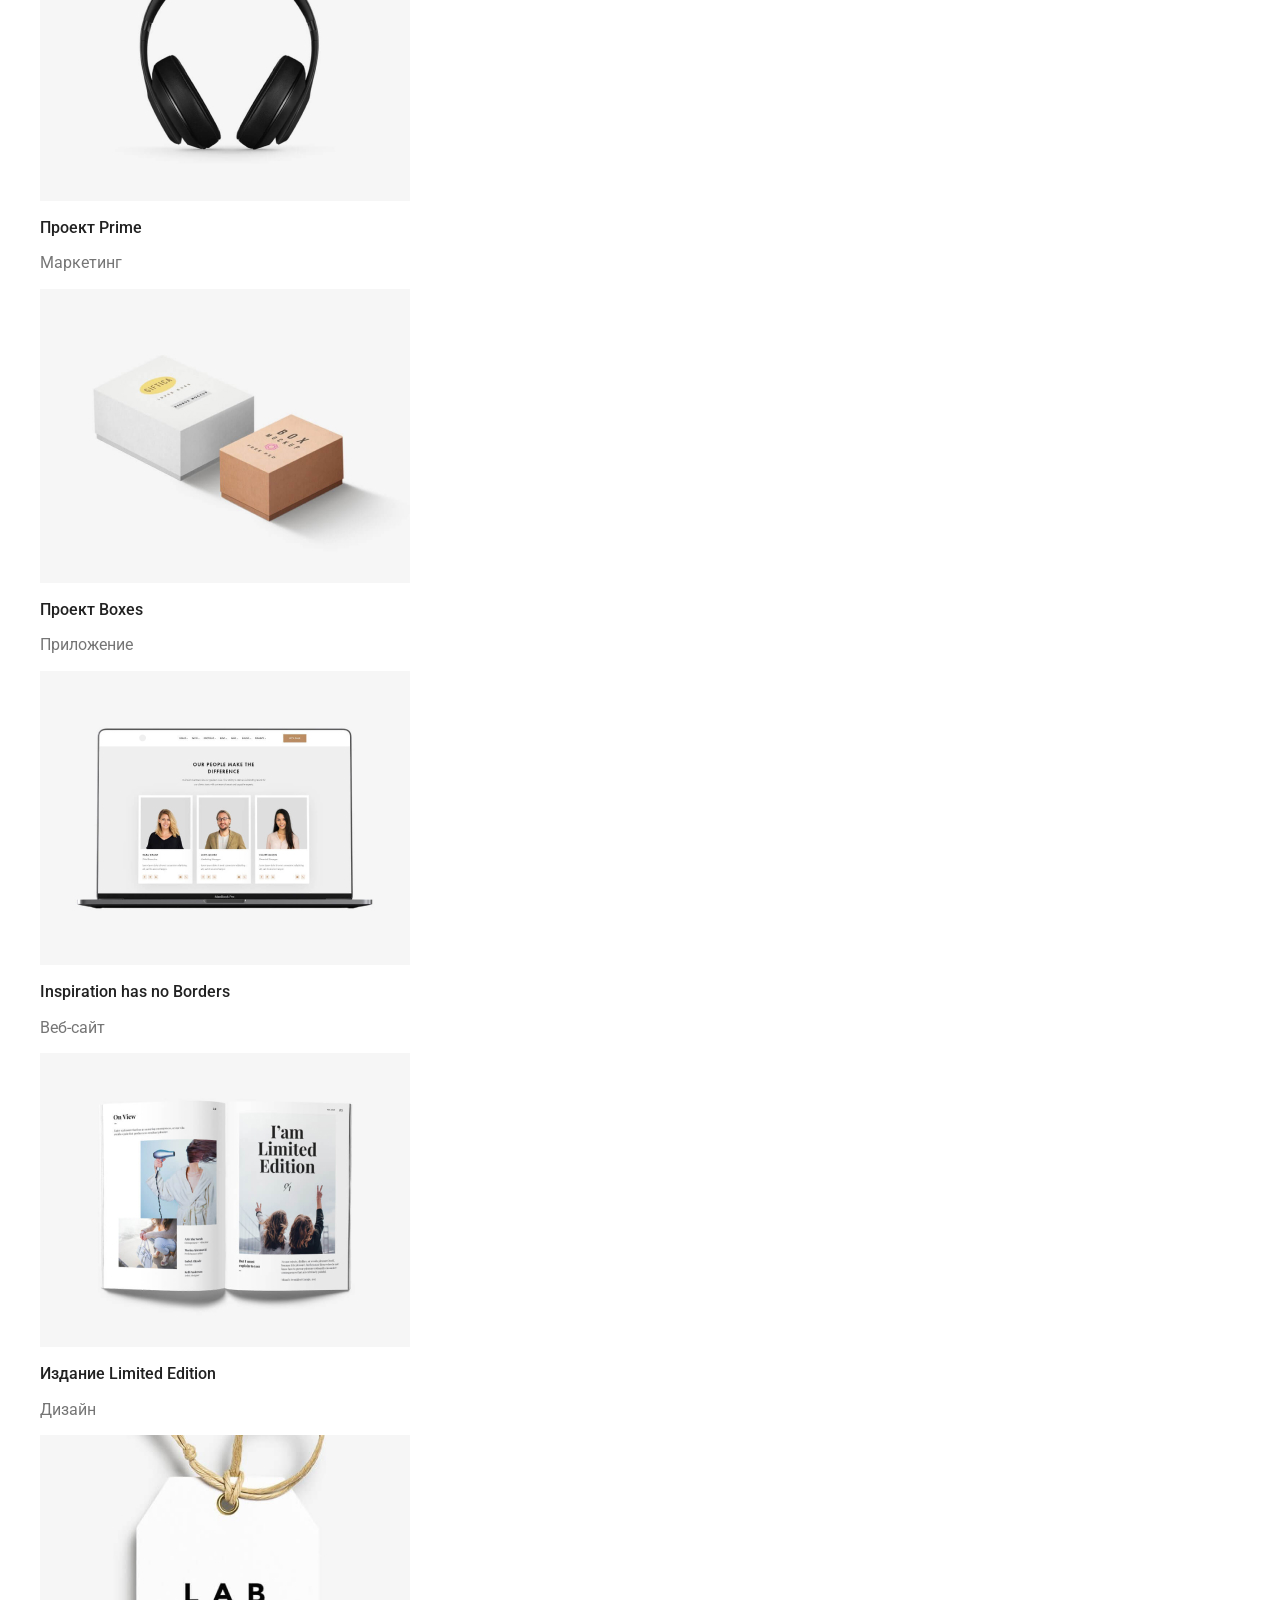
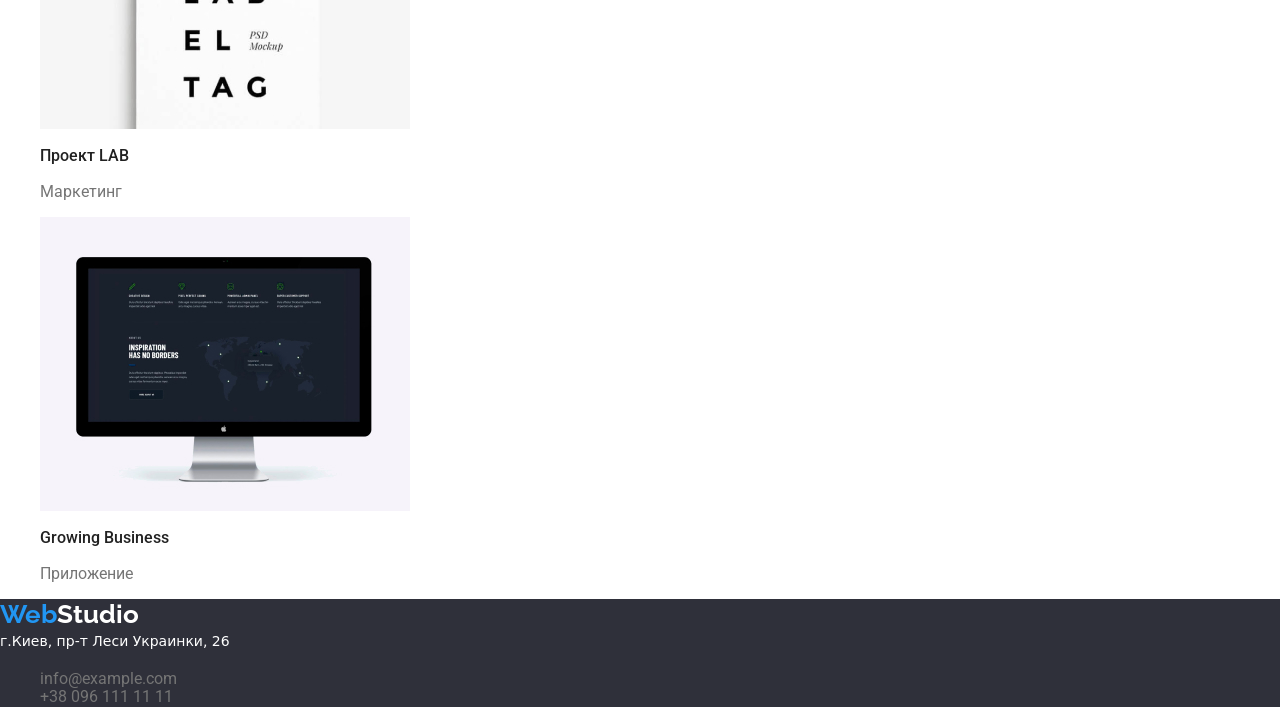
==== commit bcbdbf0a: "links" ====
--- a/portfolio.html
+++ b/portfolio.html
@@ -17,9 +17,9 @@
         <nav >
             <a href="#" class="logostart"> <span class="logoweb" >Web</span>Studio</a>
             <ul class="list-header">
-                <li><a href="./index.html" class="link" >Студия</a></li>
-                <li><a class="link" href="./portfolio.html">Портфолио</a></li>
-                <li><a class="link" href="#" >Контакты</a></li>
+              <li><a class="head-link" href="./index.html" >Студия</a></li>
+              <li><a class="head-link-portf" href="./portfolio.html">Портфолио</a></li>
+              <li><a class="head-link" href="#" >Контакты</a></li>
             </ul>
         </nav>
         <ul >
--- a/css/style.css
+++ b/css/style.css
@@ -28,11 +28,12 @@
     font-size: 14px;
     line-height: 1.14;
     letter-spacing: 0.02em;}
-.link {color: #212121;
-    text-decoration: none}
-.link:focus,
-.link:hover { color: var(--accent-color);} 
-.link:visited { color: var(--main-color);}
+    
+.head-link {color: var(--main-color)  ;}
+.head-link:focus,
+.head-link:hover { color: var(--accent-color);} 
+.head-link-studio {color: var(--accent-color);}
+.head-link-portf {color: var(--accent-color);}
     
 
 .contact-link { color:var(--secondary-color);}
@@ -51,10 +52,17 @@
     letter-spacing: 0.06em;
     font-family: Roboto;}
 
+.button-top:focus,
+.button-top:hover { color: var(--main-background-color); background-color: var(--accent-color);} 
+.button-top { background-color:var(--sec-background-color);
+color:var(--main-color);
+cursor: pointer }
 
-.button-top { background-color:var(--accent-color);
-color:var(--main-background-color);
-cursor: pointer }
+
+.button-studio
+{ background-color: var(--accent-color);
+color: var(--main-background-color);
+cursor: pointer}
 
 /*Features*/
 
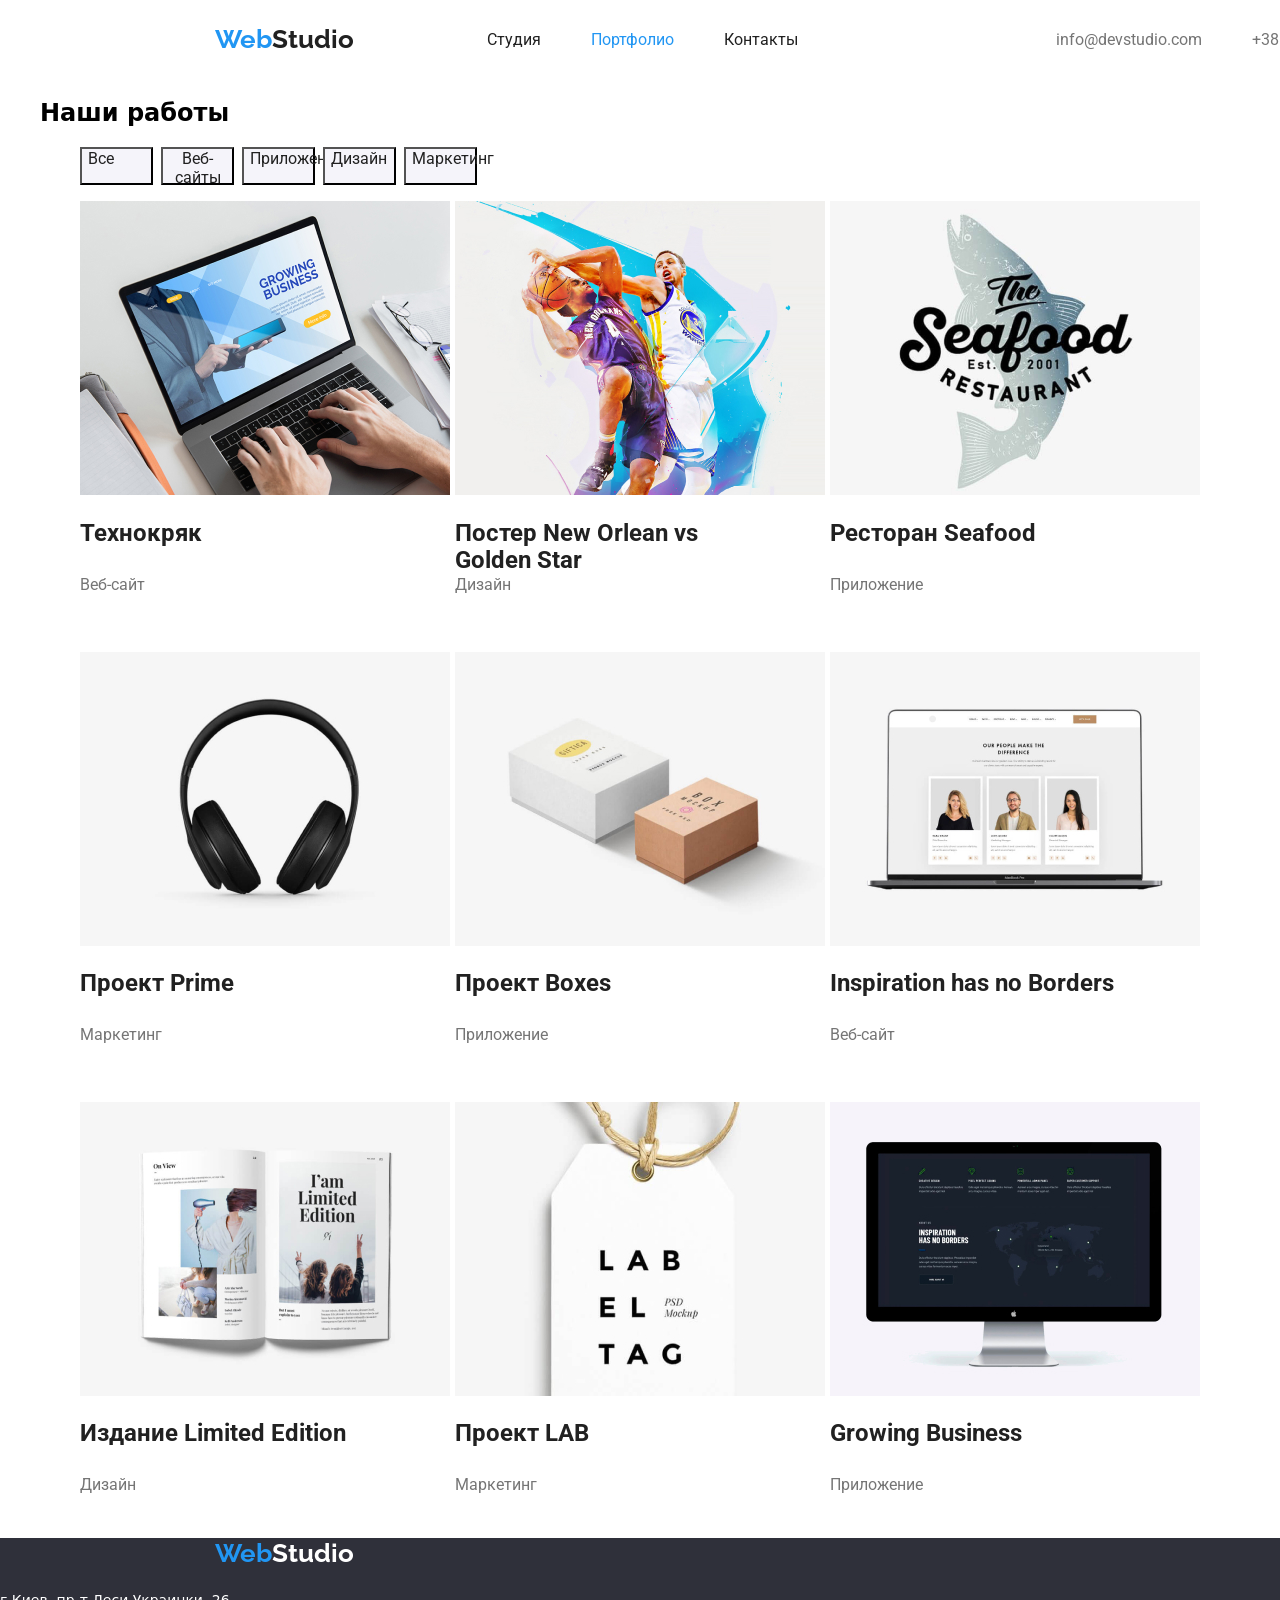
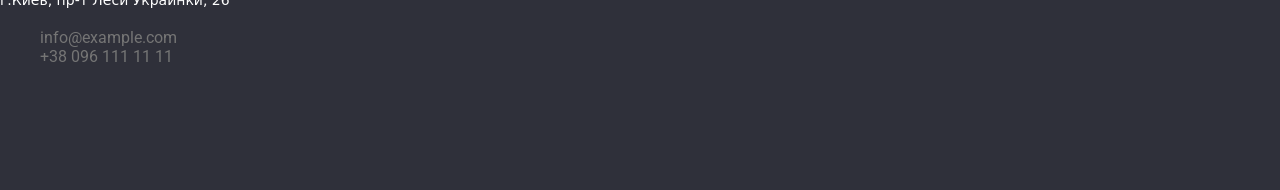
==== commit c8a12d70: "home-work-3" ====
--- a/portfolio.html
+++ b/portfolio.html
@@ -13,24 +13,25 @@
 </head>
 
 <body>
-    <header>
-        <nav >
-            <a href="#" class="logostart"> <span class="logoweb" >Web</span>Studio</a>
-            <ul class="list-header">
-              <li><a class="head-link" href="./index.html" >Студия</a></li>
-              <li><a class="head-link-portf" href="./portfolio.html">Портфолио</a></li>
-              <li><a class="head-link" href="#" >Контакты</a></li>
-            </ul>
-        </nav>
-        <ul >
-            <li><a href="mailto:info@devstudio.com" class="contact-link">info@devstudio.com</a></li>
-            <li><a href="tel:380961111111" class="contact-link">+38 096 111 11 11</a></li>
+  <header>
+    <nav class="main-nav" >
+        <a href="#" class="logostart"> <span class="logoweb" >Web</span>Studio</a>
+        <ul class="list-header">
+            <li class="item"><a class="head-link" href="./index.html" >Студия</a></li>
+            <li class="item"><a class="head-link-portf" href="./portfolio.html">Портфолио</a></li>
+            <li class="item"><a class="head-link" href="#" >Контакты</a></li>
         </ul>
-    </header>
-
+    
+    <ul class="auth-nav">
+        <li class="item-link"><a href="mailto:info@devstudio.com" class="contact-link">info@devstudio.com</a></li>
+        <li class="item-link"><a href="tel:380961111111" class="contact-link">+38 096 111 11 11</a></li>
+    </ul>
+    </nav>
+</header>
+<!--Hero-->
     <main>
-        <section>
-            <h1>Наши работы</h1>
+        <section class="work-container">
+            <h1 class="our-work">Наши работы</h1>
             <ul class="filters">
               <li>
                 <button type="button" class="button-top" > Все </button>
@@ -48,64 +49,64 @@
                 <button type="button" class="button-top" >Маркетинг</button>
               </li>
             </ul>
-            <ul >
-                <li>
+            <ul class="img-portf" >
+                <li class="img-elements">
                   <a href="#" class="link">
                   <img src="./img/laptop2.jpg" alt="Ноутбук">
                   <h2 class="name-list">Технокряк</h2>
                   <p class="prof-list">Веб-сайт</p>
                   </a>
                 </li>
-                <li>
+                <li class="img-elements">
                   <a href="#" class="link">
                   <img src="./img/poster.jpg" alt="Постер">
                   <h2 class="name-list">Постер New Orlean vs Golden Star</h2>
                   <p class="prof-list">Дизайн</p>
                   </a>
                 </li>
-                <li>
+                <li class="img-elements">
                   <a href="#" class="link">
                   <img src="./img/restaurant.jpg" alt="Логотип ">
                   <h2 class="name-list">Ресторан Seafood</h2>
                   <p class="prof-list">Приложение</p>
                   </a>
                 </li>
-                <li>
+                <li class="img-elements">
                   <a href="#" class="link">
                   <img src="./img/headphones.jpg" alt="наушники">
                   <h2 class="name-list">Проект Prime</h2>
                   <p class="prof-list">Маркетинг</p>
                   </a>
                 </li>
-                <li>
+                <li class="img-elements">
                   <a href="#" class="link">
                   <img src="./img/boxes.jpg" alt="Коробки ">
                   <h2 class="name-list">Проект Boxes</h2>
                   <p class="prof-list">Приложение</p>
                   </a>
                 </li>
-                <li>
+                <li class="img-elements">
                   <a href="#" class="link">
                   <img src="./img/macbook.jpg" alt="Mac">
                   <h2 class="name-list">Inspiration has no Borders</h2>
                   <p class="prof-list">Веб-сайт</p>
                   </a>
                 </li>
-                <li>
+                <li class="img-elements">
                   <a href="#" class="link">
                   <img src="./img/book.jpg" alt="Раскрытый журнал">
                   <h2 class="name-list">Издание Limited Edition</h2>
                   <p class="prof-list">Дизайн</p>
                   </a>
                 </li>
-                <li>
+                <li class="img-elements">
                   <a href="#" class="link">
                   <img src="./img/trinket.jpg" alt="Бирка с логотипом">
                   <h2 class="name-list">Проект LAB</h2>
                   <p class="prof-list">Маркетинг</p>
                   </a>
                 </li>
-                <li>
+                <li class="img-elements">
                   <a href="#" class="link">
                   <img src="./img/worldmap.jpg" alt="карта мира на ноутбуке ">
                   <h2 class="name-list">Growing Business</h2>
@@ -120,7 +121,7 @@
 
       <!--Footer -->
       <footer class="footer">
-        <a href="#" class="logostart"> <span class="logoweb" >Web</span><span class="studio-footer">Studio</span></a>
+        <a href="#" class="logo-footer"> <span class="logoweb" >Web</span><span class="studio-footer">Studio</span></a>
         <address class="adress-footer">г.Киев, пр-т Леси Украинки, 26</address>
 
             <ul>
--- a/css/style.css
+++ b/css/style.css
@@ -15,7 +15,13 @@
 
 /*header*/
 
-.logostart{color:var(--main-color) ;
+.main-nav {
+    width: 1600px;
+    height: 80px; 
+    display: flex;
+align-items: center;}
+
+.logostart{ margin-left: 215px; color:var(--main-color) ;
     font-family: Raleway, sans-serif;
     font-weight: 700;
     font-size: 26px;
@@ -28,87 +34,181 @@
     font-size: 14px;
     line-height: 1.14;
     letter-spacing: 0.02em;}
+
+.list-header { display: flex; margin-left: 93px;}
+.item { margin-right: 50px; display: block;
+    margin-top: 32px;
+    margin-bottom:32px ;}
+.item:last-child { margin-right: 0px;}
+
+
+
     
 .head-link {color: var(--main-color)  ;}
 .head-link:focus,
 .head-link:hover { color: var(--accent-color);} 
 .head-link-studio {color: var(--accent-color);}
-.head-link-portf {color: var(--accent-color);}
+.head-link-portf {color: var(--accent-color) ;}
     
-
+.auth-nav { display: flex; margin-left: auto; margin-right: 215px;}
+.item-link:last-child{ margin-left: 50px;}
 .contact-link { color:var(--secondary-color);}
 .contact-link:focus,
 .contact-link:hover { color: var(--accent-color);}
 
 /*hero*/
 
-.hero {background-color: var(--dark-background-color); }
+.hero {width: 1600px;
+    height: 600px;
+    background-color: var(--dark-background-color); 
+}
 .slogan { color: var(--main-background-color);
+    margin-left: 452px;
+    margin-right: 452px;
+    margin-bottom: 280px;
+    width: 696px;
+    height: 120px;
+    align-items: center;
     font-weight: 900;
     font-size: 44px;
     line-height: 1.37;
     text-align: center;
-    text-transform: uppercase;
-    letter-spacing: 0.06em;
-    font-family: Roboto;}
+    font-family: Roboto;
+}
+
+.button-studio
+    { margin-left: 700px;
+    margin-right: 700px;
+    margin-bottom: 210px;
+    width: 200px;
+    height: 50px;
+    background-color: var(--accent-color);
+    color: var(--main-background-color);
+    cursor: pointer
+}    
 
 .button-top:focus,
 .button-top:hover { color: var(--main-background-color); background-color: var(--accent-color);} 
-.button-top { background-color:var(--sec-background-color);
+.button-top { display: flex;
+    margin-right: 8px;
+    width: 73px;
+    height: 38px;
+    background-color:var(--sec-background-color);
 color:var(--main-color);
 cursor: pointer }
-
-
-.button-studio
-{ background-color: var(--accent-color);
-color: var(--main-background-color);
-cursor: pointer}
+.filters {display: flex;
+    margin-right: 40px;}
+
+/*heroportf*/
+.work-container {
+    width: 1230px;
+    padding-left: 15px;
+    padding-right: 15px;
+    margin-right: auto;
+    margin-left: auto;
+   }
+
+.img-portf { display: flex;
+    flex-wrap: wrap; 
+}   
+
+.img-elements { 
+    width: 345px;
+    margin-right: 30px;
+    margin-bottom: 30px;}
+
+
+ .img-elements:nth-child(3) {margin-right: 0;}
+ .img-elements:nth-last-child(-n+3) {margin-bottom: 0;}
+
+
+
 
 /*Features*/
 
 .section-features { background-color: var(--main-background-color);}
+.features-list { width: 1170px;
+    height: 101px;
+    display: flex;
+padding-left: 215px;
+padding-right: 215px;}
 .title-list { color: var(--main-color);
-    font-weight: 700;
-    font-size: 14px;
-    line-height: 1.43;}
-.text-title { color: var(--secondary-color);
-    font-weight: 400;
-    font-size: 14px;
-    line-height: 1.71;}
+    font-weight: bold;
+font-size: 14px;
+line-height: 16px;}
+.text-title  { color: var(--secondary-color);
+margin-top: 10px;
+margin-right:30px;
+width: 270px;
+height: 75px;
+font-weight: normal;
+font-size: 14px;
+line-height: 24px;}
 
 /*What are we doing*/
 
 .section-benefits {background-color: var(--main-background-color); 
     font-family: Roboto;}
+.benefits-slogan { font-weight: bold;
+    font-size: 36px;
+    line-height: 42px;
+    margin-left: 612px;
+    margin-right: 612px;}   
+    
+.benefits-photo {display: flex;
+    padding-left: 215px;
+    padding-right: 215px;
+    margin-right: 30px;
+    width: 370px;
+    height: 294px;}    
 .coding-photo { width: 370px;}
 
 /*Our team section*/
 
-.team-section { background-color: var(--sec-background-color);}
-.name-list { color: var(--main-color);
-    font-weight: 500;
-    font-size: 16px;
-    line-height: 1.2;}
+.team-section {background-color: var(--sec-background-color);
+width: 1600px;
+height: 648px;}
+.our-team {  margin-top: 94px; text-align: center  }
+.team-list { display: flex;
+width: 1170px;
+height: 368px;
+padding-left: 215px;
+padding-right:  215px;}
+.name-list { display: flex;
+     color: var(--main-color);
+   width: 322px;
+   height: 36px;}
 .prof-list {
     color: var(--secondary-color);
-    font-weight: 400;
-    font-size: 16px;
-    line-height: 1.2;
+    width: 322px;
+    height:30px;
  }
  .team-ptoto { width: 270px;}
 
 /*Footer */
-
-.footer {background-color: var(--dark-background-color);
+.footer-container {flex-direction: column;}
+.footer {width: 1600px;
+  height: 252px;  
+    background-color: var(--dark-background-color);
 }
 .studio-footer { color:var(--main-background-color)}
-
-.adress-footer { color: var(--main-background-color);
+.logo-footer{  margin-top: 215px; margin-left: 215px; color:var(--main-color) ;
+    font-family: Raleway, sans-serif;
+    font-weight: 700;
+    font-size: 26px;
+    line-height: 1.2;
+    text-decoration: none;
+    }
+
+.adress-footer { 
+    margin-top: 20px;
+    margin-bottom: 9px;
+    color: var(--main-background-color);
     font-style: normal;
     font-weight: 400;
     font-size: 14px;
     line-height: 1.71;}
-
+.footer-link { padding-left: 215px;}
 /*button*/
 .button-portf:focus,
 .button-portf:hover { color: #2196F3; }
